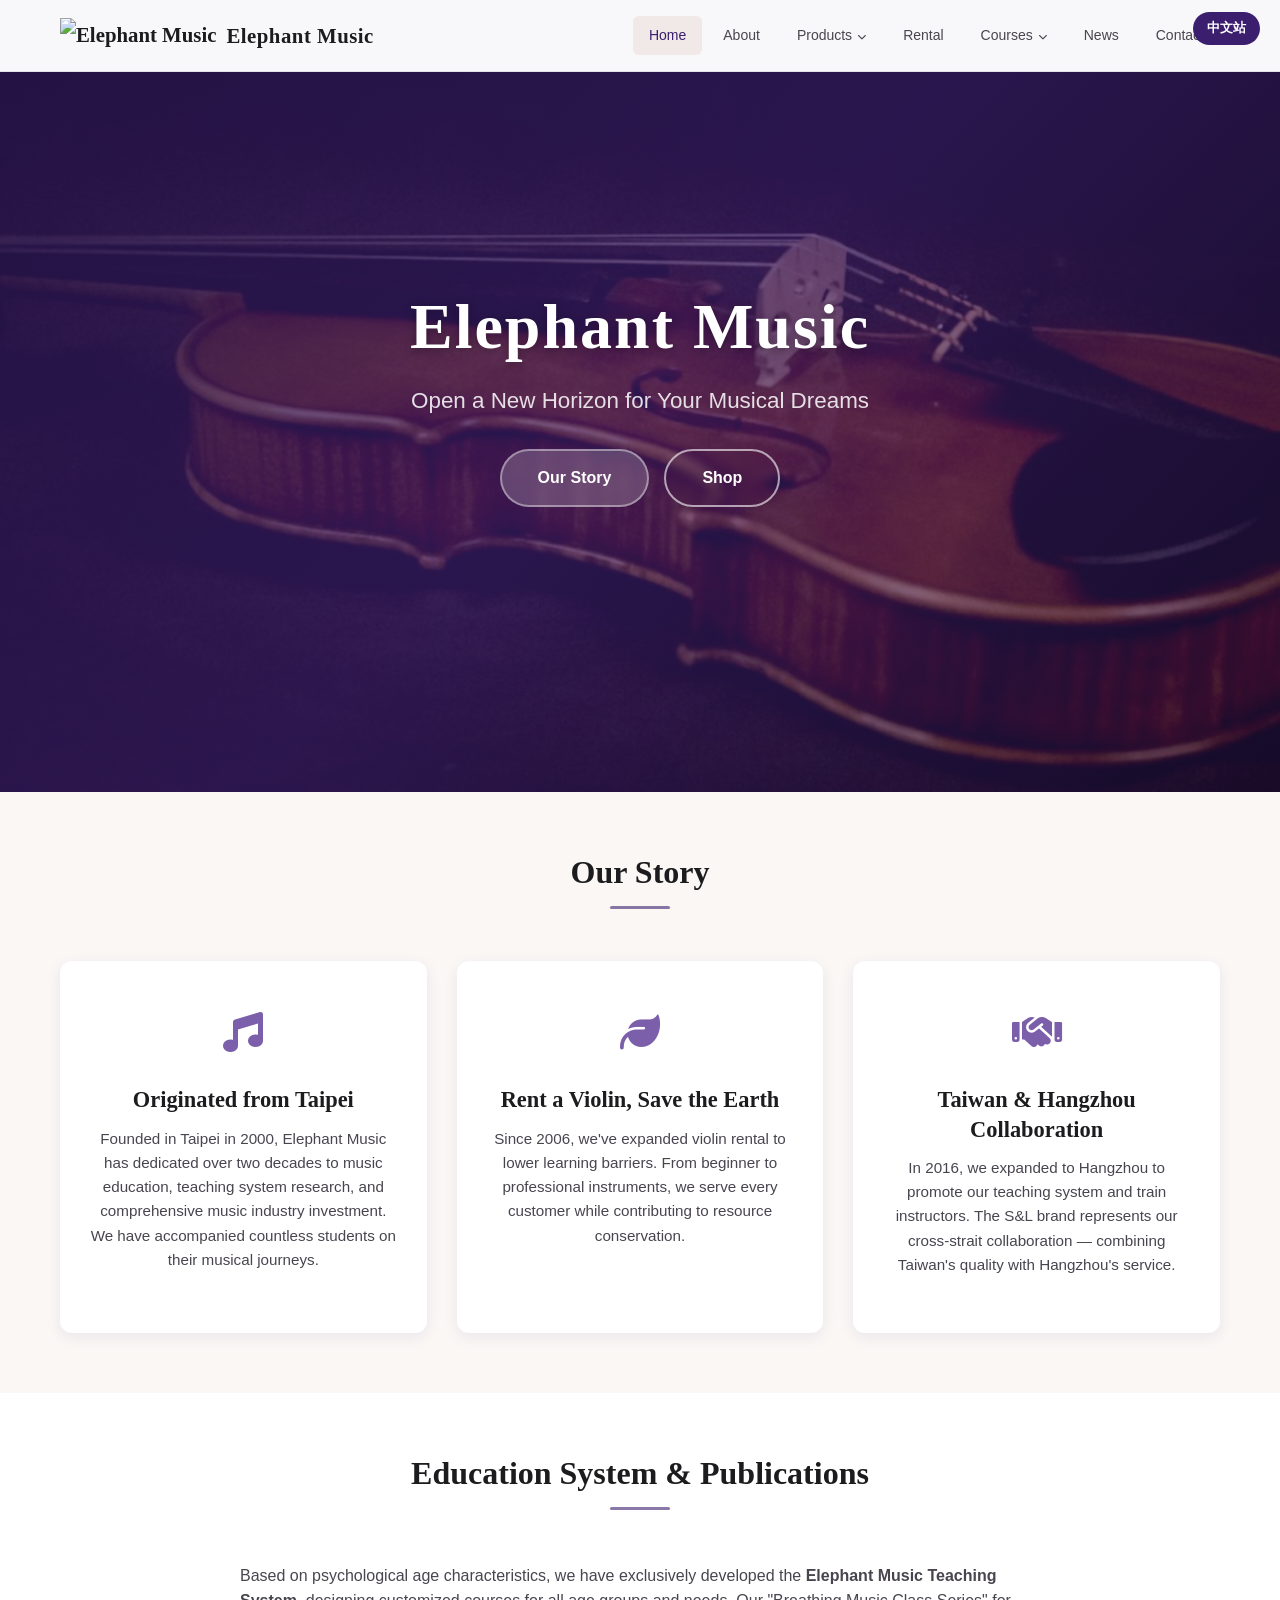
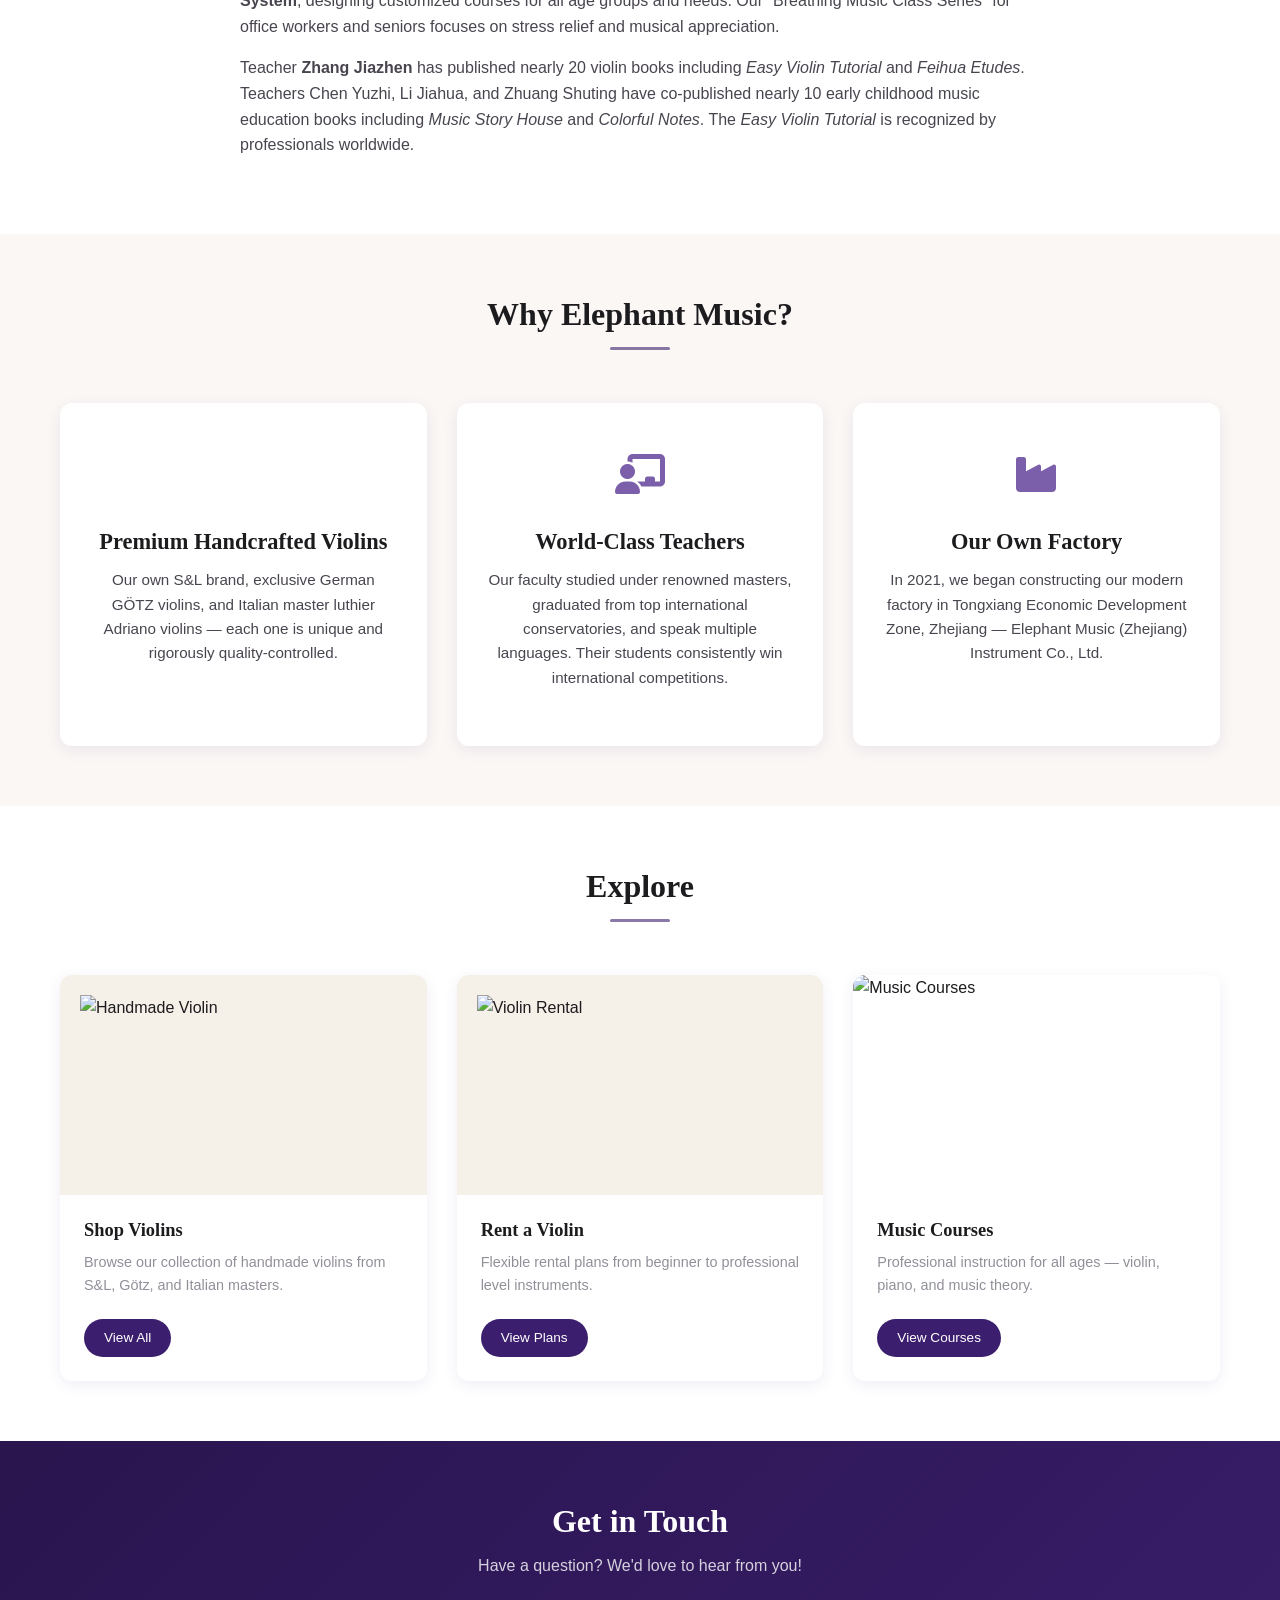
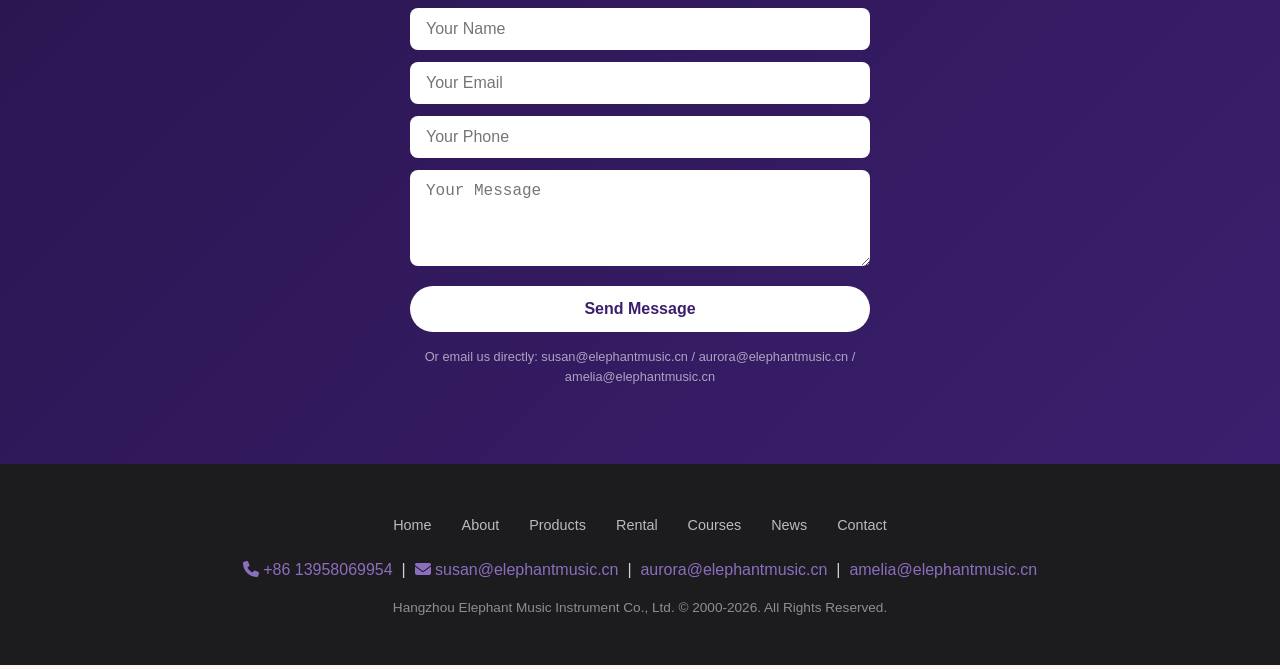
==== index.html @ a97a75a9 "🎵 首次提交 - 大象音乐英文网站" ====
<!DOCTYPE html>
<html lang="en">
<head>
<meta charset="UTF-8">
<meta name="viewport" content="width=device-width,initial-scale=1.0,user-scalable=yes">
<title>Elephant Music — Premium Handcrafted Violins & Piano & Music Education</title>
<meta name="description" content="Elephant Music (Ai Yue Fen): Premium handcrafted violins, exclusive German GÖTZ distributor. Violin & piano lessons in Hangzhou, Taipei. eco-friendly violin rental since 2006.">
<meta name="keywords" content="Elephant Music, 爱乐芬, violin, handmade violin, Germany Gotz, Italian violin, piano, music education, Hangzhou, Taipei, violin lessons, piano lessons, violin rental, Jiaxing, Tongxiang, S&L, Zhang Jiazhen, Le Yi violin method">
<link rel="icon" href="https://user-assets.sxlcdn.com/images/182709/FicR0Wn1bgKwD7T1GrFG16CW3m3k.png?imageMogr2/strip/thumbnail/64x64>/quality/90!/format/png" type="image/x-icon">
<link rel="stylesheet" href="https://cdnjs.cloudflare.com/ajax/libs/font-awesome/6.5.0/css/all.min.css">
<link rel="stylesheet" href="/css/style.css">
    <link rel="canonical" href="https://www.elephantmusic.cn/index.html">

    <!-- Open Graph -->
    <meta property="og:title" content="Elephant Music — Music Education & Fine Instruments Since 2000">
    <meta property="og:description" content="Handcrafted violins, piano sales, violin rental, and professional music education across China and Taiwan.">
    <meta property="og:type" content="website">
    <meta property="og:url" content="https://www.elephantmusic.cn/index.html">
    <meta property="og:image" content="https://user-assets.sxlcdn.com/images/182709/FicR0Wn1bgKwD7T1GrFG16CW3m3k.png">
    <meta property="og:locale" content="en_US">
    
    <!-- Twitter Card -->
    <meta name="twitter:card" content="summary_large_image">
    <meta name="twitter:title" content="Elephant Music — Music Education & Fine Instruments Since 2000">
    <meta name="twitter:description" content="Handcrafted violins, piano sales, violin rental, and professional music education across China and Taiwan.">
    <meta name="twitter:image" content="https://user-assets.sxlcdn.com/images/182709/FicR0Wn1bgKwD7T1GrFG16CW3m3k.png">

    <!-- Structured Data (JSON-LD) -->
    <script type="application/ld+json">
{
  "@context": "https://schema.org",
  "@type": "MusicSchool",
  "name": "Elephant Music (Ai Yue Fen)",
  "alternateName": "爱乐芬音乐",
  "description": "Premium music education and handcrafted instrument company since 2000.",
  "url": "https://www.elephantmusic.cn",
  "logo": "https://user-assets.sxlcdn.com/images/182709/FicR0Wn1bgKwD7T1GrFG16CW3m3k.png",
  "foundingDate": "2000",
  "foundingLocation": "Taipei, Taiwan",
  "areaServed": [
    "Hangzhou",
    "Jiaxing",
    "Taipei",
    "Tongxiang"
  ],
  "brand": {
    "@type": "Brand",
    "name": "S&L Instruments"
  },
  "contactPoint": [
    {
      "@type": "ContactPoint",
      "contactType": "general",
      "telephone": "+86-571-88092786",
      "email": "susan@elephantmusic.cn",
      "availableLanguage": [
        "Chinese",
        "English"
      ]
    },
    {
      "@type": "ContactPoint",
      "contactType": "sales",
      "email": "aurora@elephantmusic.cn"
    },
    {
      "@type": "ContactPoint",
      "contactType": "support",
      "email": "amelia@elephantmusic.cn"
    }
  ],
  "address": {
    "@type": "PostalAddress",
    "streetAddress": "No. 966 Shangtang Road, Gongshu District",
    "addressLocality": "Hangzhou",
    "addressRegion": "Zhejiang",
    "addressCountry": "CN"
  }
}
    </script>

    <script type="application/ld+json">
{
  "@context": "https://schema.org",
  "@type": "FAQPage",
  "mainEntity": [
    {
      "@type": "Question",
      "name": "What instruments do you teach?",
      "acceptedAnswer": {
        "@type": "Answer",
        "text": "We offer professional instruction in violin and piano for all ages, from beginner children to adults. Our curriculum includes the renowned Le Yi Violin Method by Zhang Jiazhen."
      }
    },
    {
      "@type": "Question",
      "name": "Do you offer instrument rental?",
      "acceptedAnswer": {
        "@type": "Answer",
        "text": "Yes! We've been offering eco-friendly violin rental since 2006, reducing the barrier to learning music. Rental options range from student instruments to professional performance violins."
      }
    },
    {
      "@type": "Question",
      "name": "What brands of instruments do you carry?",
      "acceptedAnswer": {
        "@type": "Answer",
        "text": "We carry our own S&L brand violins, exclusive German GÖTZ violins, Italian master luthier Adriano violins, and Petrof pianos from Czech Republic."
      }
    },
    {
      "@type": "Question",
      "name": "Where are your locations?",
      "acceptedAnswer": {
        "@type": "Answer",
        "text": "We have locations in Hangzhou (Gongshu & Xiacheng), Jiaxing (Nanhu), Taipei (City Hall & Tianmu), and our manufacturing facility AYF Music Base in Tongxiang, Zhejiang."
      }
    },
    {
      "@type": "Question",
      "name": "Do you offer online music courses?",
      "acceptedAnswer": {
        "@type": "Answer",
        "text": "Yes, we offer online music courses for students who cannot attend in person, including our popular adult relaxation piano program and virtual violin lessons."
      }
    }
  ]
}
    </script>
</head>
<body>

<!-- Language Switcher -->
<div class="lang-switch"><a href="https://www.elephantmusic.cn">中文站</a></div>

<!-- Navigation -->
<nav id="mainNav">
  <div class="nav-inner">
    <a href="/" class="nav-logo">
      <img src="https://user-assets.sxlcdn.com/images/182709/FicR0Wn1bgKwD7T1GrFG16CW3m3k.png?imageMogr2/strip/auto-orient/thumbnail/!64x64r/gravity/Center/crop/64x64/quality/90!/format/png" alt="Elephant Music">
      <span>Elephant Music</span>
    </a>
    <button class="hamburger" aria-label="Menu"><span></span><span></span><span></span></button>
    <ul class="nav-links">
      <li><a href="/" class="active">Home</a></li>
      <li><a href="/about.html">About</a></li>
      <li class="has-dropdown">
        <a href="/products.html">Products</a>
        <ul class="dropdown-menu">
          <li><a href="/products.html#violins">Violins</a></li>
          <li><a href="/products.html#pianos">Pianos</a></li>
          <li><a href="/products.html#accessories">Accessories</a></li>
        </ul>
      </li>
      <li><a href="/rental.html">Rental</a></li>
      <li class="has-dropdown">
        <a href="/courses.html">Courses</a>
        <ul class="dropdown-menu">
          <li><a href="/course-leyi.html">Zhang Jiazhen Violin Course</a></li>
          <li><a href="/course-violin-beginner.html">Violin for Beginners</a></li>
          <li><a href="/course-children-piano.html">Children's Piano</a></li>
          <li><a href="/course-adult-piano.html">Adult Piano (Stress-Free)</a></li>
          <li><a href="/course-master-class.html">Master Classes</a></li>
          <li><a href="/course-online.html">Online Courses</a></li>
        </ul>
      </li>
      <li><a href="/news.html">News</a></li>
      <li><a href="/contact.html">Contact</a></li>
    </ul>
  </div>
</nav>

<!-- Hero -- single clean background image -->
<section class="hero" id="en-hero">
  <div class="hero-media">
    <img src="/img/hero-bg.jpg" alt="Handcrafted Violin" loading="eager">
  </div>
  <div class="hero-overlay"></div>
  <div class="hero-content">
    <h1>Elephant Music</h1>
    <p class="subtitle">Open a New Horizon for Your Musical Dreams</p>
    <div class="hero-btns">
      <a href="/about.html" class="btn">Our Story</a>
      <a href="/products.html" class="btn btn-ghost">Shop</a>
    </div>
  </div>
</section>

<!-- About Brand -->
<section>
  <div class="container">
    <div class="section-title"><h2>Our Story</h2></div>
    <div class="feature-grid">
      <div class="feature-item">
        <div class="icon"><i class="fas fa-music"></i></div>
        <h3>Originated from Taipei</h3>
        <p>Founded in Taipei in 2000, Elephant Music has dedicated over two decades to music education, teaching system research, and comprehensive music industry investment. We have accompanied countless students on their musical journeys.</p>
      </div>
      <div class="feature-item">
        <div class="icon"><i class="fas fa-leaf"></i></div>
        <h3>Rent a Violin, Save the Earth</h3>
        <p>Since 2006, we've expanded violin rental to lower learning barriers. From beginner to professional instruments, we serve every customer while contributing to resource conservation.</p>
      </div>
      <div class="feature-item">
        <div class="icon"><i class="fas fa-handshake"></i></div>
        <h3>Taiwan &amp; Hangzhou Collaboration</h3>
        <p>In 2016, we expanded to Hangzhou to promote our teaching system and train instructors. The S&L brand represents our cross-strait collaboration — combining Taiwan's quality with Hangzhou's service.</p>
      </div>
    </div>
  </div>
</section>

<!-- Education & Publications -->
<section style="background:var(--bg-white);">
  <div class="container">
    <div class="section-title"><h2>Education System &amp; Publications</h2></div>
    <div class="content-page" style="max-width:800px;padding:0;">
      <p>Based on psychological age characteristics, we have exclusively developed the <strong>Elephant Music Teaching System</strong>, designing customized courses for all age groups and needs. Our "Breathing Music Class Series" for office workers and seniors focuses on stress relief and musical appreciation.</p>
      <p>Teacher <strong>Zhang Jiazhen</strong> has published nearly 20 violin books including <em>Easy Violin Tutorial</em> and <em>Feihua Etudes</em>. Teachers Chen Yuzhi, Li Jiahua, and Zhuang Shuting have co-published nearly 10 early childhood music education books including <em>Music Story House</em> and <em>Colorful Notes</em>. The <em>Easy Violin Tutorial</em> is recognized by professionals worldwide.</p>
    </div>
  </div>
</section>

<!-- Features -->
<section>
  <div class="container">
    <div class="section-title"><h2>Why Elephant Music?</h2></div>
    <div class="feature-grid">
      <div class="feature-item">
        <div class="icon"><i class="fas fa-violin"></i></div>
        <h3>Premium Handcrafted Violins</h3>
        <p>Our own S&L brand, exclusive German GÖTZ violins, and Italian master luthier Adriano violins — each one is unique and rigorously quality-controlled.</p>
      </div>
      <div class="feature-item">
        <div class="icon"><i class="fas fa-chalkboard-teacher"></i></div>
        <h3>World-Class Teachers</h3>
        <p>Our faculty studied under renowned masters, graduated from top international conservatories, and speak multiple languages. Their students consistently win international competitions.</p>
      </div>
      <div class="feature-item">
        <div class="icon"><i class="fas fa-industry"></i></div>
        <h3>Our Own Factory</h3>
        <p>In 2021, we began constructing our modern factory in Tongxiang Economic Development Zone, Zhejiang — Elephant Music (Zhejiang) Instrument Co., Ltd.</p>
      </div>
    </div>
  </div>
</section>

<!-- Quick Links -->
<section style="background:var(--bg-white);">
  <div class="container">
    <div class="section-title"><h2>Explore</h2></div>
    <div class="card-grid">
      <div class="card">
        <img class="card-img" src="https://user-assets.sxlcdn.com/images/182709/FhKxtVmuEITBtaKVGIL2zCm2s7iO.png?imageMogr2/strip/auto-orient/thumbnail/500x1000%3E/quality/90!/format/png" alt="Handmade Violin" style="object-fit:contain;background:#f5f0e8;padding:20px;">
        <div class="card-body">
          <h3>Shop Violins</h3>
          <p>Browse our collection of handmade violins from S&L, Götz, and Italian masters.</p>
          <a href="/products.html#violins" class="btn-sm">View All</a>
        </div>
      </div>
      <div class="card">
        <img class="card-img" src="https://user-assets.sxlcdn.com/images/182709/FmS6JUgIbIhkDTRUlsHV1Gz6B2e1.jpg?imageMogr2/strip/auto-orient/thumbnail/500x1000%3E/quality/90!/interlace/1/format/jpg" alt="Violin Rental" style="object-fit:contain;background:#f5f0e8;padding:20px;">
        <div class="card-body">
          <h3>Rent a Violin</h3>
          <p>Flexible rental plans from beginner to professional level instruments.</p>
          <a href="/rental.html" class="btn-sm">View Plans</a>
        </div>
      </div>
      <div class="card">
        <img class="card-img" src="https://user-assets.sxlcdn.com/images/182709/Fu2O599R1jcs9LaTYhP6RPq3KK5F.jpeg?imageMogr2/strip/auto-orient/thumbnail/1200x9000%3E/interlace/1/format/jpg" alt="Music Courses" style="object-fit:cover;">
        <div class="card-body">
          <h3>Music Courses</h3>
          <p>Professional instruction for all ages — violin, piano, and music theory.</p>
          <a href="/courses.html" class="btn-sm">View Courses</a>
        </div>
      </div>
    </div>
  </div>
</section>

<!-- Contact Form Section -->
<section style="background:linear-gradient(135deg,#2A154F,#3B1F6E);color:#fff;padding:60px 20px;text-align:center;">
  <div class="container" style="max-width:500px;">
    <h2 style="color:#fff;margin-bottom:10px;">Get in Touch</h2>
    <p style="color:rgba(255,255,255,0.8);margin-bottom:30px;">Have a question? We'd love to hear from you!</p>
    <form action="mailto:susan@elephantmusic.cn" method="post" enctype="text/plain" style="text-align:left;">
      <input type="text" name="name" placeholder="Your Name" required style="width:100%;padding:12px 16px;border-radius:8px;border:none;margin-bottom:12px;font-size:1rem;">
      <input type="email" name="email" placeholder="Your Email" style="width:100%;padding:12px 16px;border-radius:8px;border:none;margin-bottom:12px;font-size:1rem;">
      <input type="tel" name="phone" placeholder="Your Phone" style="width:100%;padding:12px 16px;border-radius:8px;border:none;margin-bottom:12px;font-size:1rem;">
      <textarea name="message" rows="4" placeholder="Your Message" required style="width:100%;padding:12px 16px;border-radius:8px;border:none;margin-bottom:12px;font-size:1rem;resize:vertical;"></textarea>
      <button type="submit" style="width:100%;padding:14px;background:#fff;color:#3B1F6E;font-weight:700;border:none;border-radius:30px;font-size:1rem;cursor:pointer;">Send Message</button>
    </form>
    <p style="color:rgba(255,255,255,0.6);font-size:0.8rem;margin-top:15px;">Or email us directly: susan@elephantmusic.cn / aurora@elephantmusic.cn / amelia@elephantmusic.cn</p>
  </div>
</section>

<footer>
  <div class="container">
    <div class="footer-links">
      <a href="/">Home</a>
      <a href="/about.html">About</a>
      <a href="/products.html">Products</a>
      <a href="/rental.html">Rental</a>
      <a href="/courses.html">Courses</a>
      <a href="/news.html">News</a>
      <a href="/contact.html">Contact</a>
    </div>
    <div class="contact-info" style="margin-bottom:15px;">
      <a href="tel:13958069954"><i class="fas fa-phone"></i> +86 13958069954</a> &nbsp;|&nbsp;
      <a href="mailto:susan@elephantmusic.cn"><i class="fas fa-envelope"></i> susan@elephantmusic.cn</a> &nbsp;|&nbsp;
      <a href="mailto:aurora@elephantmusic.cn">aurora@elephantmusic.cn</a> &nbsp;|&nbsp;
      <a href="mailto:amelia@elephantmusic.cn">amelia@elephantmusic.cn</a>
    </div>
    <p class="copyright">Hangzhou Elephant Music Instrument Co., Ltd. &copy; 2000-2026. All Rights Reserved.</p>
  </div>
</footer>

<button id="back-to-top" aria-label="Back to Top"><i class="fas fa-chevron-up"></i></button>
<script src="/js/main.js"></script>

  <!-- Navbar scroll glassmorphism effect -->
  <script>
  (function(){
    var nav = document.getElementById('mainNav');
    if (!nav) return;
    var ticking = false;
    function updateNav() {
      var sy = window.pageYOffset || document.documentElement.scrollTop;
      if (sy > 50) {
        nav.classList.add('scrolled');
      } else {
        nav.classList.remove('scrolled');
      }
      ticking = false;
    }
    window.addEventListener('scroll', function() {
      if (!ticking) {
        requestAnimationFrame(updateNav);
        ticking = true;
      }
    }, { passive: true });
    updateNav();
  })();
  </script>
</body>
</html>
---- css/style.css ----
/* ============================================
   Elephant Music (English) - Global Styles
   ============================================ */

:root {
  --primary: #3B1F6E;
  --primary-dark: #2A154F;
  --primary-light: #7C5FAA;
  --bg-cream: #FAF7F5;
  --bg-white: #FFFFFF;
  --text-dark: #1C1B1E;
  --text-mid: #49454F;
  --text-light: #938F99;
  --border: #E6E0E9;
  --gold: #C9A96E;
  --gold-light: #E8D5F5;
  --accent: #8B6FBF;
  --shadow: rgba(59, 31, 110, 0.08);
  --font-heading: 'Georgia', 'Times New Roman', serif;
  --font-body: -apple-system, BlinkMacSystemFont, 'Segoe UI', Roboto, 'Helvetica Neue', Arial, sans-serif;
  --max-width: 1200px;
  --nav-height: 72px;
}

* { margin: 0; padding: 0; box-sizing: border-box; }

html { scroll-behavior: smooth; }

body {
  font-family: var(--font-body);
  color: var(--text-dark);
  background: var(--bg-cream);
  line-height: 1.6;
  font-size: 16px;
  -webkit-font-smoothing: antialiased;
}

h1, h2, h3, h4, h5, h6 {
  font-family: var(--font-heading);
  color: var(--text-dark);
  line-height: 1.3;
}

h1 { font-size: 2.5rem; margin-bottom: 1rem; }
h2 { font-size: 2rem; margin-bottom: 0.8rem; }
h3 { font-size: 1.4rem; margin-bottom: 0.6rem; }
h4 { font-size: 1.1rem; margin-bottom: 0.4rem; }

p { margin-bottom: 1rem; color: var(--text-mid); }

a { color: var(--primary); text-decoration: none; transition: color 0.2s; }
a:hover { color: var(--primary-dark); }

img { max-width: 100%; height: auto; display: block; }

.container {
  max-width: var(--max-width);
  margin: 0 auto;
  padding: 0 20px;
}

section { padding: 60px 0; }

.section-title {
  text-align: center;
  margin-bottom: 40px;
}
.section-title h2 {
  position: relative;
  display: inline-block;
  padding-bottom: 15px;
}
.section-title h2::after {
  content: '';
  position: absolute;
  bottom: 0;
  left: 50%;
  transform: translateX(-50%);
  width: 60px;
  height: 3px;
  background: var(--primary);
  border-radius: 2px;
  opacity: 0.6;
}

/* ===== Language Switcher ===== */
.lang-switch {
  position: fixed;
  top: 12px;
  right: 20px;
  z-index: 1001;
}
.lang-switch a {
  display: inline-block;
  background: var(--primary);
  color: #fff;
  padding: 6px 14px;
  border-radius: 20px;
  font-size: 13px;
  font-weight: 600;
  transition: background 0.2s;
}
.lang-switch a:hover { background: var(--primary-dark); color: #fff; }

.cat-header h2 { color: var(--primary); }
.cat-header h2 i { color: var(--primary-light); }

/* ===== Navigation ===== */
nav {
  position: fixed;
  top: 0;
  left: 0;
  right: 0;
  height: var(--nav-height);
  background: rgba(255,255,255,0.97);
  backdrop-filter: blur(10px);
  border-bottom: 1px solid var(--border);
  z-index: 1000;
  transition: box-shadow 0.3s;
}
nav.scrolled { box-shadow: 0 2px 20px var(--shadow); }

.nav-inner {
  max-width: var(--max-width);
  margin: 0 auto;
  padding: 0 20px;
  height: 100%;
  display: flex;
  align-items: center;
  justify-content: space-between;
}

.nav-logo {
  display: flex;
  align-items: center;
  gap: 10px;
  font-family: var(--font-heading);
  font-size: 1.3rem;
  font-weight: 700;
  color: var(--text-dark);
}
.nav-logo img { height: 36px; width: auto; }
.nav-logo span { letter-spacing: 0.5px; }

.nav-links {
  display: flex;
  align-items: center;
  gap: 5px;
  list-style: none;
  height: 100%;
}

.nav-links > li {
  position: relative;
  height: 100%;
  display: flex;
  align-items: center;
}

.nav-links > li > a {
  padding: 8px 16px;
  color: var(--text-mid);
  font-size: 14px;
  font-weight: 500;
  border-radius: 6px;
  transition: all 0.2s;
  white-space: nowrap;
}

.nav-links > li > a:hover,
.nav-links > li > a.active {
  color: var(--primary);
  background: rgba(139, 69, 19, 0.08);
}

/* Dropdown */
.nav-links .dropdown-menu {
  position: absolute;
  top: 100%;
  left: 0;
  background: var(--bg-white);
  border: 1px solid var(--border);
  border-radius: 8px;
  box-shadow: 0 8px 30px var(--shadow);
  min-width: 220px;
  padding: 8px 0;
  opacity: 0;
  visibility: hidden;
  transform: translateY(8px);
  transition: all 0.25s ease;
  z-index: 100;
}
.nav-links li:hover .dropdown-menu {
  opacity: 1;
  visibility: visible;
  transform: translateY(0);
}
.dropdown-menu li { list-style: none; }
.dropdown-menu a {
  display: block;
  padding: 10px 20px;
  color: var(--text-mid);
  font-size: 14px;
  transition: all 0.15s;
}
.dropdown-menu a:hover {
  background: rgba(139, 69, 19, 0.06);
  color: var(--primary);
  padding-left: 24px;
}
.dropdown-menu .dropdown-divider {
  height: 1px;
  background: var(--border);
  margin: 6px 10px;
}

.has-dropdown > a::after {
  content: '\f078';
  font-family: 'Font Awesome 6 Free';
  font-weight: 900;
  font-size: 9px;
  margin-left: 5px;
  display: inline-block;
  transition: transform 0.2s;
}
.has-dropdown:hover > a::after {
  transform: rotate(180deg);
}

/* Hamburger */
.hamburger {
  display: none;
  flex-direction: column;
  gap: 5px;
  cursor: pointer;
  padding: 5px;
  background: none;
  border: none;
}
.hamburger span {
  display: block;
  width: 26px;
  height: 2.5px;
  background: var(--text-dark);
  border-radius: 2px;
  transition: all 0.3s;
}
.hamburger.active span:nth-child(1) { transform: rotate(45deg) translate(5px, 5px); }
.hamburger.active span:nth-child(2) { opacity: 0; }
.hamburger.active span:nth-child(3) { transform: rotate(-45deg) translate(5px, -5px); }

/* ===== Hero Section ===== */
.hero {
  position: relative;
  height: 88vh;
  min-height: 500px;
  display: flex;
  align-items: center;
  justify-content: center;
  overflow: hidden;
  color: #fff;
}
.hero-media {
  position: absolute; inset: 0; z-index: 0;
}
.hero-media img {
  width: 100%; height: 100%;
  object-fit: cover;
}
.hero-overlay {
  position: absolute; inset: 0;
  background: linear-gradient(135deg, rgba(42,21,79,0.85) 0%, rgba(59,31,110,0.7) 50%, rgba(42,21,79,0.5) 100%);
  z-index: 1;
}
.hero-content {
  position: relative; z-index: 2;
  text-align: center;
  padding: 0 20px;
  max-width: 800px;
}
.hero h1 {
  font-size: clamp(2.5rem, 6vw, 4rem);
  color: #fff;
  font-weight: 600;
  letter-spacing: 2px;
  margin-bottom: 15px;
  text-shadow: 0 2px 10px rgba(0,0,0,0.3);
}
.hero .subtitle {
  font-size: clamp(1rem, 2vw, 1.4rem);
  color: rgba(255,255,255,0.85);
  margin-bottom: 30px;
  font-weight: 300;
}
.hero .btn {
  display: inline-block;
  padding: 14px 36px;
  background: rgba(255,255,255,0.2);
  color: #fff;
  font-weight: 600;
  font-size: 1rem;
  border-radius: 30px;
  transition: all 0.3s;
  border: 2px solid rgba(255,255,255,0.4);
  cursor: pointer;
  backdrop-filter: blur(4px);
}
.hero .btn:hover {
  background: rgba(255,255,255,0.3);
  transform: translateY(-2px);
  box-shadow: 0 6px 25px rgba(124, 58, 237, 0.3);
}
.hero .btn-ghost {
  background: transparent;
  border: 2px solid rgba(255,255,255,0.6);
}
.hero .btn-ghost:hover {
  border-color: #fff;
  background: rgba(255,255,255,0.1);
}
.hero .hero-btns {
  display: flex;
  gap: 15px;
  justify-content: center;
  flex-wrap: wrap;
}
@media(max-width:768px){
  .hero { height: 70vh; min-height: 400px; }
}

/* ===== Cards ===== */
.card-grid {
  display: grid;
  grid-template-columns: repeat(auto-fill, minmax(280px, 1fr));
  gap: 30px;
}

.card {
  background: var(--bg-white);
  border-radius: 12px;
  overflow: hidden;
  box-shadow: 0 4px 15px var(--shadow);
  transition: transform 0.3s, box-shadow 0.3s;
}
.card:hover {
  transform: translateY(-5px);
  box-shadow: 0 8px 30px var(--shadow);
}
.card-img { width: 100%; height: 220px; object-fit: cover; }
.card-body { padding: 24px; }
.card-body h3 { font-size: 1.15rem; margin-bottom: 8px; }
.card-body p { font-size: 0.9rem; color: var(--text-light); margin-bottom: 12px; }
.card-body .price { font-size: 1.3rem; font-weight: 700; color: var(--primary); }
.card-body .price-sub { font-size: 0.85rem; color: var(--text-light); }
.card-body .btn-sm {
  display: inline-block;
  padding: 8px 20px;
  background: var(--primary);
  color: #fff;
  border-radius: 20px;
  font-size: 0.85rem;
  margin-top: 10px;
  transition: background 0.2s;
}
.card-body .btn-sm:hover { background: var(--primary-dark); color: #fff; }

.product-card .info .price { color: var(--primary); }

/* ===== Rental Table ===== */
.table-wrap { overflow-x: auto; }
.rental-table {
  width: 100%;
  border-collapse: collapse;
  background: var(--bg-white);
  border-radius: 12px;
  overflow: hidden;
  box-shadow: 0 4px 15px var(--shadow);
}
.rental-table th {
  background: var(--primary);
  color: #fff;
  padding: 14px 16px;
  text-align: left;
  font-weight: 600;
  font-size: 0.9rem;
}
.rental-table td {
  padding: 12px 16px;
  border-bottom: 1px solid var(--border);
  font-size: 0.9rem;
}
.rental-table tr:last-child td { border-bottom: none; }
.rental-table tr:hover td { background: rgba(139, 69, 19, 0.04); }
.rental-table .model-name { font-weight: 600; }

/* ===== About / Feature Sections ===== */
.feature-grid {
  display: grid;
  grid-template-columns: repeat(auto-fit, minmax(300px, 1fr));
  gap: 30px;
}
.feature-item {
  background: var(--bg-white);
  padding: 40px 30px;
  border-radius: 12px;
  box-shadow: 0 4px 15px var(--shadow);
  text-align: center;
  transition: transform 0.3s;
}
.feature-item:hover { transform: translateY(-3px); }
.feature-item .icon {
  font-size: 2.5rem;
  color: var(--primary-light);
  margin-bottom: 20px;
}
.feature-item h3 { margin-bottom: 12px; }
.feature-item p { font-size: 0.95rem; color: var(--text-mid); }

/* ===== Contact ===== */
.contact-grid {
  display: grid;
  grid-template-columns: repeat(auto-fit, minmax(300px, 1fr));
  gap: 25px;
}
.contact-card {
  background: var(--bg-white);
  padding: 30px;
  border-radius: 12px;
  box-shadow: 0 4px 15px var(--shadow);
}
.contact-card h3 { color: var(--primary); margin-bottom: 8px; font-size: 1.1rem; }
.contact-card .addr { color: var(--text-mid); margin-bottom: 4px; }
.contact-card .phone { color: var(--text-dark); font-weight: 500; }

/* ===== Page Banner ===== */
.page-banner {
  padding: 120px 20px 60px;
  text-align: center;
  background: linear-gradient(135deg, #2A154F 0%, #3B1F6E 50%, #4A2982 100%);
  color: #fff;
}
.page-banner h1 { color: #fff; margin-bottom: 8px; }
.page-banner p { color: rgba(255,255,255,0.8); font-size: 1.1rem; }

/* ===== Product Grid ===== */
.product-grid {
  display: grid;
  grid-template-columns: repeat(auto-fill, minmax(250px, 1fr));
  gap: 25px;
}

.product-card {
  background: var(--bg-white);
  border-radius: 12px;
  overflow: hidden;
  box-shadow: 0 4px 15px var(--shadow);
  transition: transform 0.3s;
}
.product-card:hover { transform: translateY(-4px); }
.product-card img {
  width: 100%;
  height: 200px;
  object-fit: cover;
}
.product-card .info { padding: 20px; }
.product-card .info h3 { font-size: 1rem; margin-bottom: 6px; }
.product-card .info .price { font-weight: 700; color: var(--primary); font-size: 1.2rem; }
.product-card .info .cat { font-size: 0.8rem; color: var(--text-light); margin-bottom: 8px; }

/* ===== FAQ / Content pages ===== */
.content-page {
  max-width: 800px;
  margin: 0 auto;
  padding: 40px 20px;
}
.content-page h2 { margin-top: 40px; }
.content-page p, .content-page ul { margin-bottom: 1rem; }
.content-page ul { padding-left: 20px; }
.content-page ul li { margin-bottom: 0.5rem; color: var(--text-mid); }

/* ===== Footer ===== */
footer {
  background: var(--text-dark);
  color: rgba(255,255,255,0.8);
  text-align: center;
  padding: 50px 20px 30px;
}
footer .footer-links {
  display: flex;
  justify-content: center;
  gap: 30px;
  flex-wrap: wrap;
  margin-bottom: 20px;
}
footer .footer-links a { color: rgba(255,255,255,0.7); font-size: 0.9rem; }
footer .footer-links a:hover { color: var(--primary-light); }
footer .copyright { font-size: 0.85rem; color: rgba(255,255,255,0.5); }
footer .contact-info a { color: var(--accent); }

/* ===== Back to Top ===== */
#back-to-top {
  position: fixed;
  bottom: 30px;
  right: 30px;
  width: 44px;
  height: 44px;
  border-radius: 50%;
  background: var(--primary);
  color: #fff;
  border: none;
  font-size: 1.1rem;
  cursor: pointer;
  opacity: 0;
  visibility: hidden;
  transition: all 0.3s;
  z-index: 999;
  box-shadow: 0 4px 15px rgba(0,0,0,0.2);
}
#back-to-top.show { opacity: 1; visibility: visible; }
#back-to-top:hover { background: var(--primary-dark); transform: translateY(-3px); }

/* ===== Responsive ===== */
@media (max-width: 992px) {
  .nav-links { display: none; }
  .hamburger { display: flex; }

  .nav-links.mobile-open {
    display: flex;
    flex-direction: column;
    position: absolute;
    top: var(--nav-height);
    left: 0;
    right: 0;
    background: var(--bg-white);
    border-bottom: 2px solid var(--border);
    padding: 15px 20px;
    gap: 0;
    height: auto;
    box-shadow: 0 10px 30px var(--shadow);
  }
  .nav-links.mobile-open > li {
    height: auto;
    display: block;
  }
  .nav-links.mobile-open > li > a {
    display: block;
    padding: 12px 16px;
    border-radius: 6px;
  }
  .nav-links.mobile-open .dropdown-menu {
    position: static;
    opacity: 1;
    visibility: visible;
    transform: none;
    box-shadow: none;
    border: none;
    padding-left: 16px;
    display: none;
  }
  .nav-links.mobile-open .has-dropdown.open .dropdown-menu {
    display: block;
  }
  .nav-links.mobile-open .has-dropdown > a::after { float: right; }

  .lang-switch { top: 14px; right: 70px; }
  .lang-switch a { padding: 4px 10px; font-size: 12px; }
}

@media (max-width: 576px) {
  section { padding: 40px 0; }
  h1 { font-size: 2rem; }
  h2 { font-size: 1.5rem; }
  .hero .hero-content h1 { font-size: 2rem; }
  .card-grid, .product-grid { grid-template-columns: 1fr; }
}

/* ============================================


/* ===== ENHANCED: Navbar scroll glassmorphism ===== */
#mainNav {
  transition: background 0.3s ease, box-shadow 0.3s ease, backdrop-filter 0.3s ease;
}
#mainNav.scrolled {
  background: rgba(255, 255, 255, 0.92) !important;
  backdrop-filter: blur(16px) !important;
  -webkit-backdrop-filter: blur(16px) !important;
  box-shadow: 0 2px 20px rgba(59, 31, 110, 0.08) !important;
  border-bottom: 1px solid var(--border) !important;
}

/* ===== ENHANCED: Card hover micro-interactions ===== */
.feature-item, .card {
  transition: transform 0.3s ease, box-shadow 0.3s ease, border-color 0.3s ease;
}
.feature-item:hover, .card:hover {
  transform: translateY(-4px);
  box-shadow: 0 12px 30px var(--shadow);
  border-color: var(--gold) !important;
}

.contact-card {
  transition: transform 0.3s ease, box-shadow 0.3s ease;
}
.contact-card:hover {
  transform: translateY(-3px);
  box-shadow: 0 8px 25px var(--shadow);
}

/* ===== ENHANCED: Button micro hover ===== */
.btn, .btn-sm {
  transition: transform 0.25s ease, box-shadow 0.25s ease, background 0.25s ease !important;
}
.btn:hover, .btn-sm:hover {
  transform: translateY(-2px);
}

/* ===== ENHANCED: Section fade-in on viewport ===== */
section {
  animation: sectionFadeIn 0.6s ease forwards;
  opacity: 0;
}
@keyframes sectionFadeIn {
  from { opacity: 0; transform: translateY(20px); }
  to { opacity: 1; transform: translateY(0); }
}
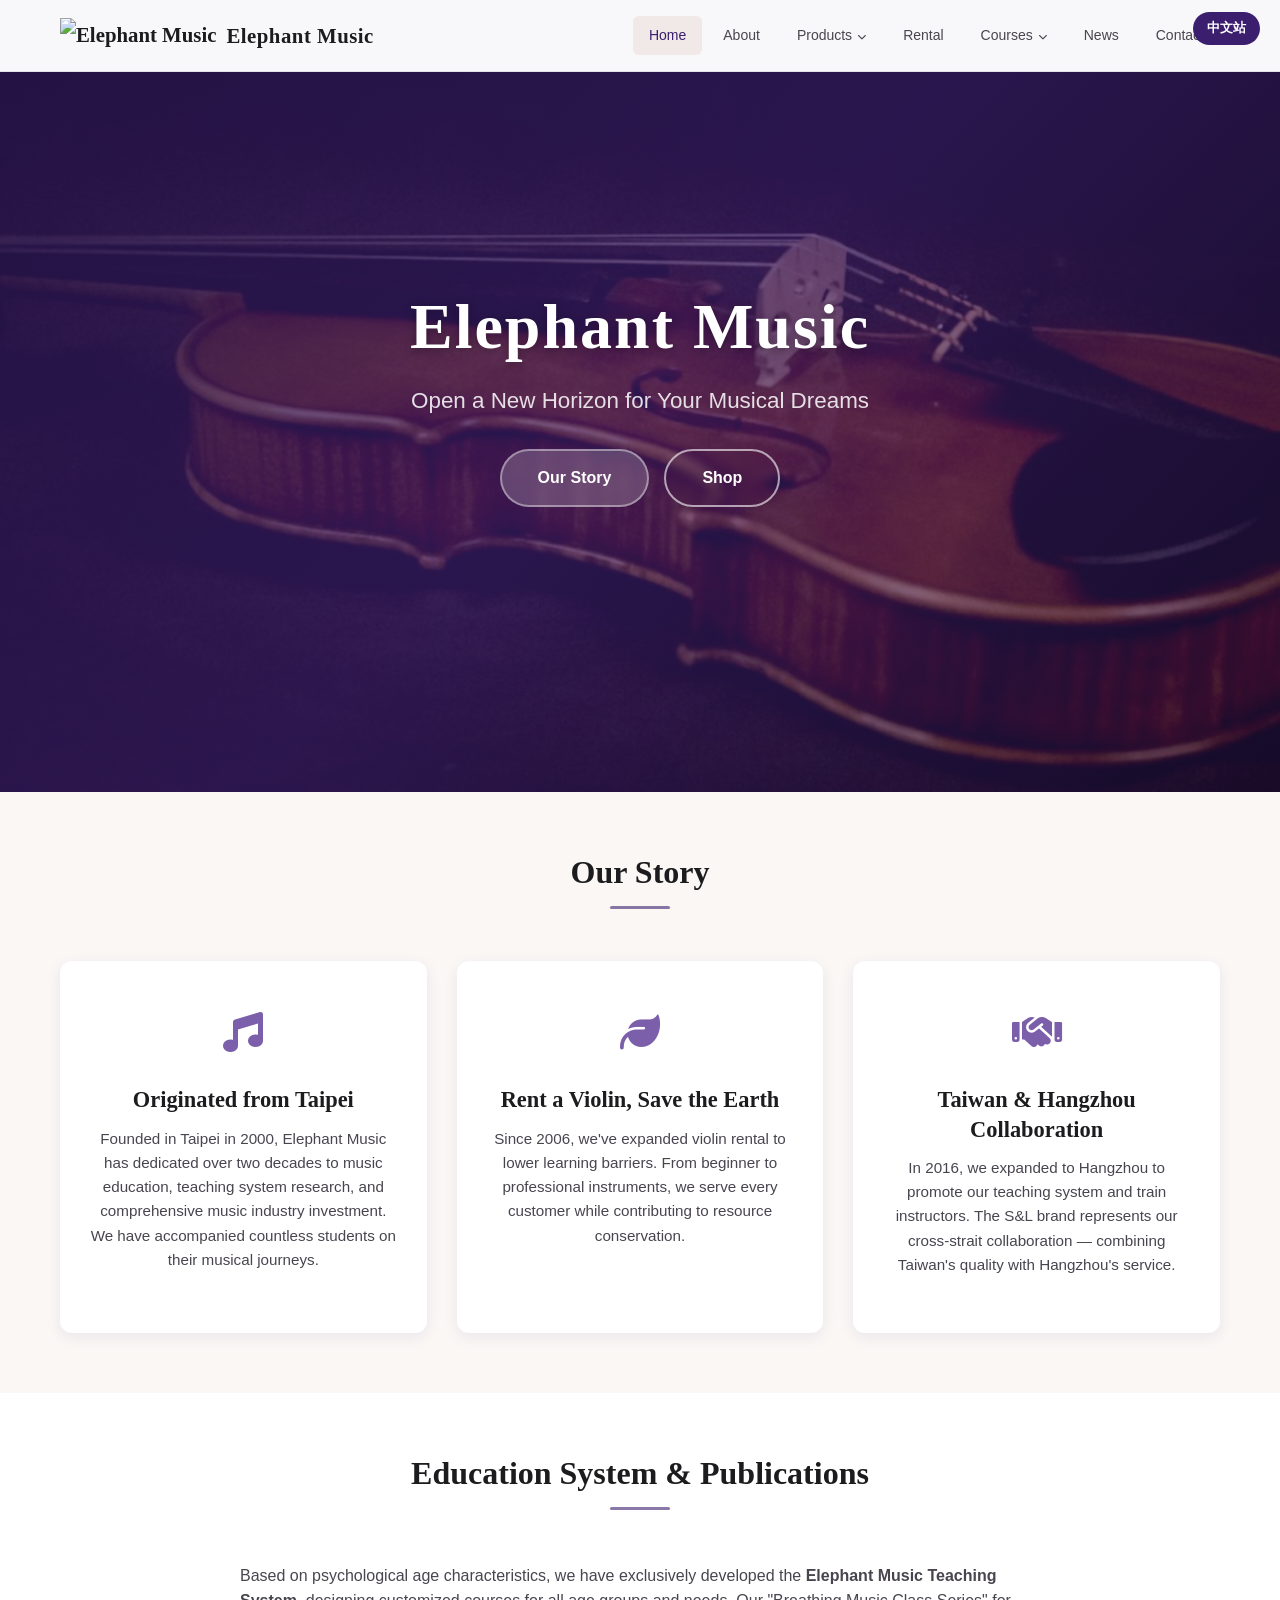
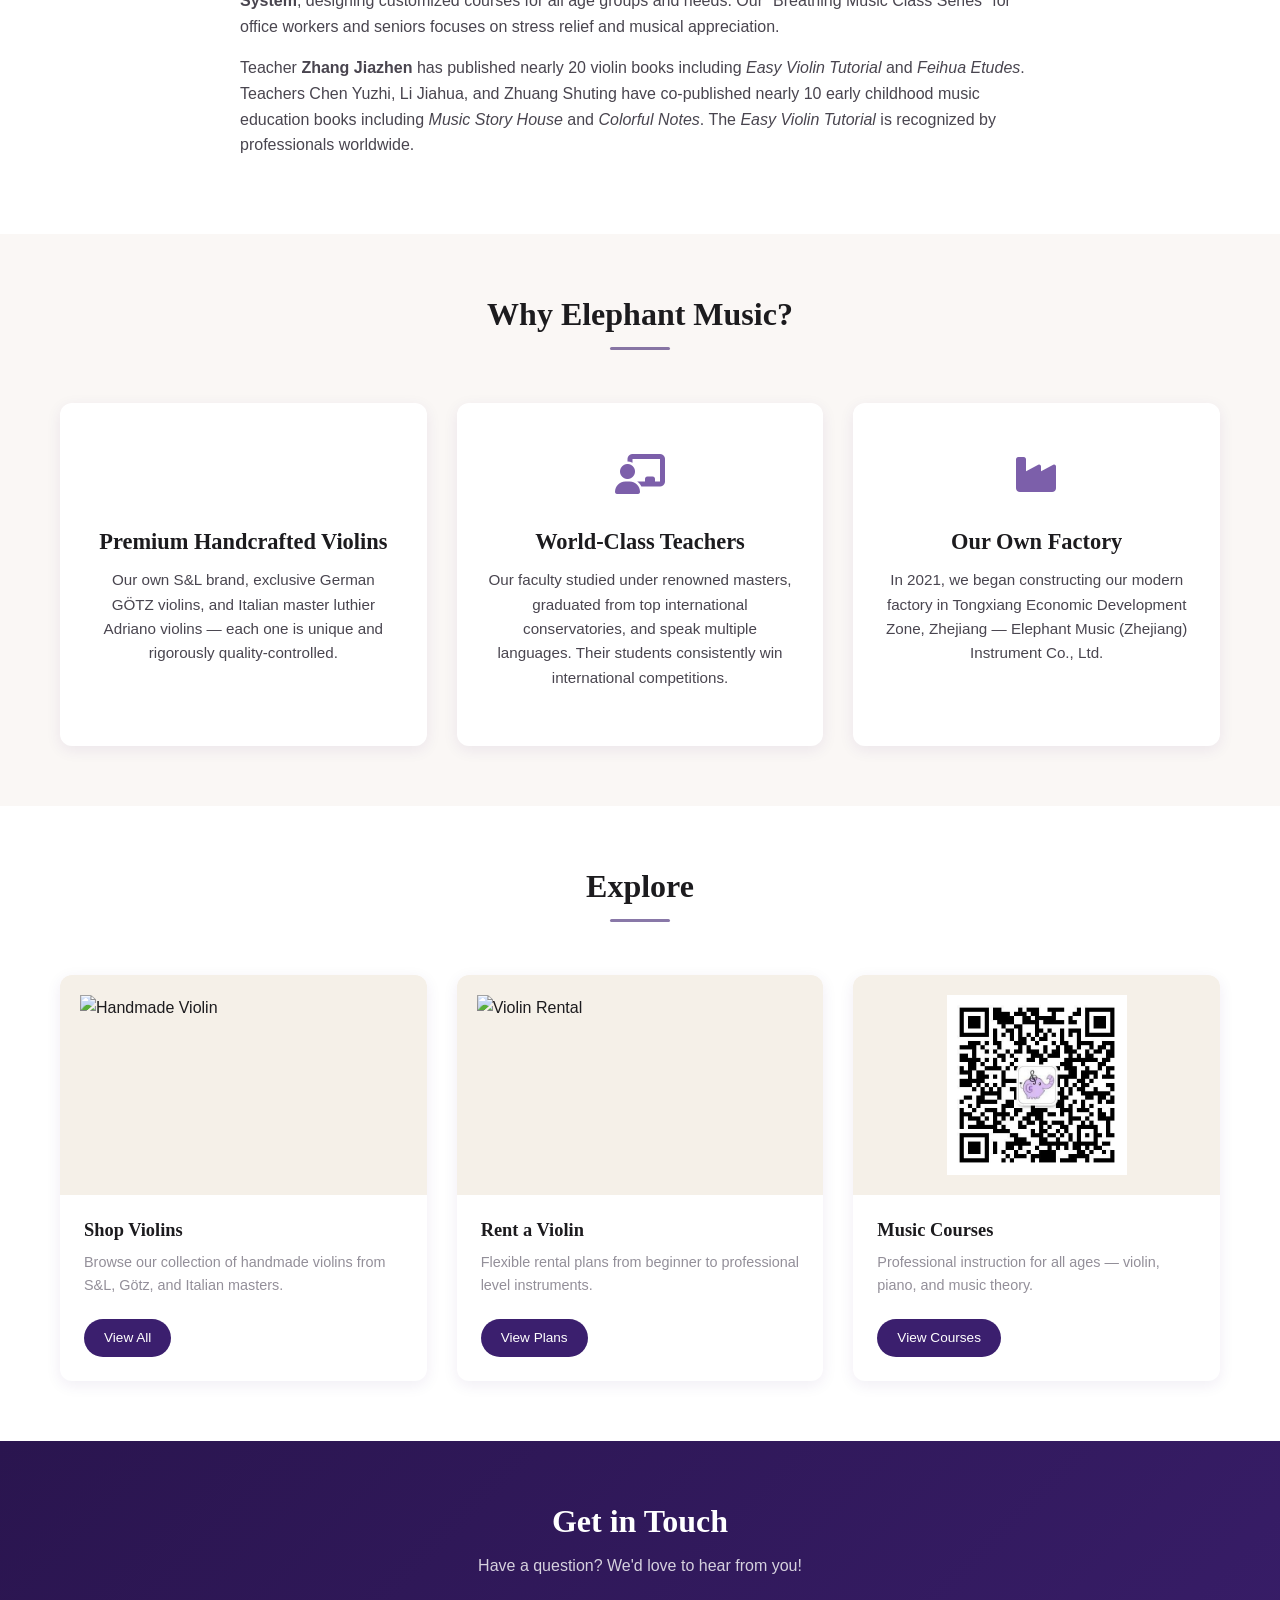
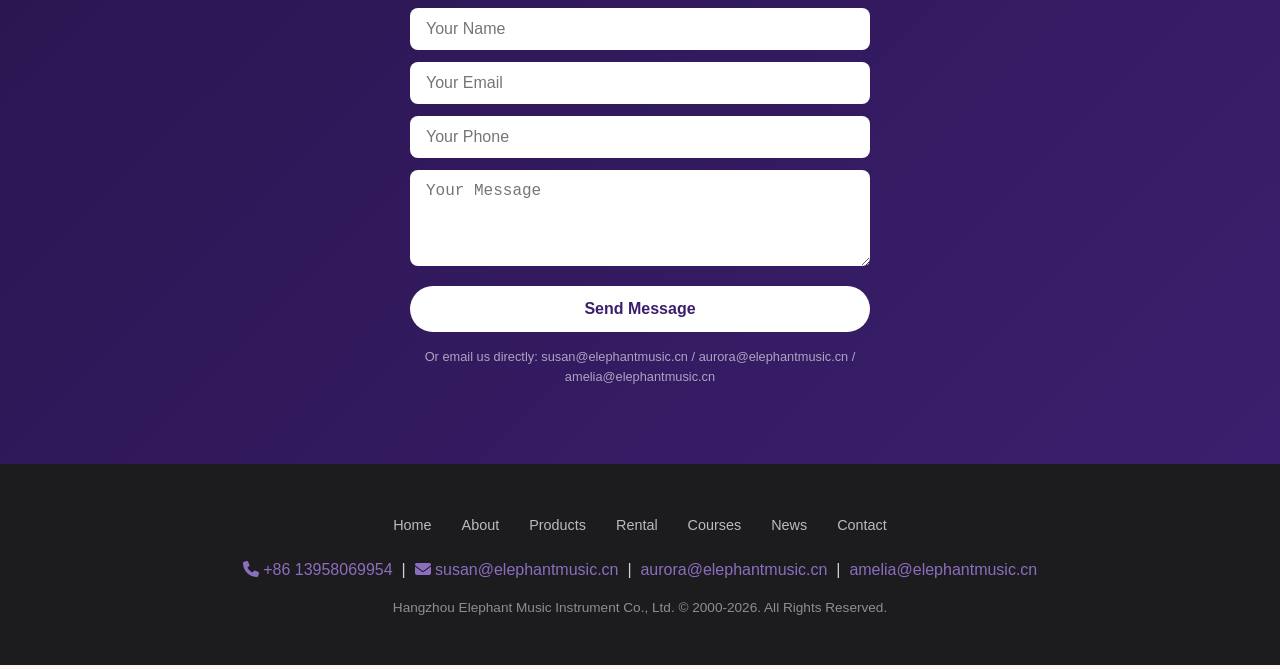
==== commit ce86cbd1: "fix: replace Music Courses card image with square QR code" ====
--- a/index.html
+++ b/index.html
@@ -267,7 +267,7 @@
         </div>
       </div>
       <div class="card">
-        <img class="card-img" src="https://user-assets.sxlcdn.com/images/182709/Fu2O599R1jcs9LaTYhP6RPq3KK5F.jpeg?imageMogr2/strip/auto-orient/thumbnail/1200x9000%3E/interlace/1/format/jpg" alt="Music Courses" style="object-fit:cover;">
+        <img class="card-img" src="/img/qr-course.jpg" alt="Scan for Music Courses" style="object-fit:contain;background:#f5f0e8;padding:20px;">
         <div class="card-body">
           <h3>Music Courses</h3>
           <p>Professional instruction for all ages — violin, piano, and music theory.</p>
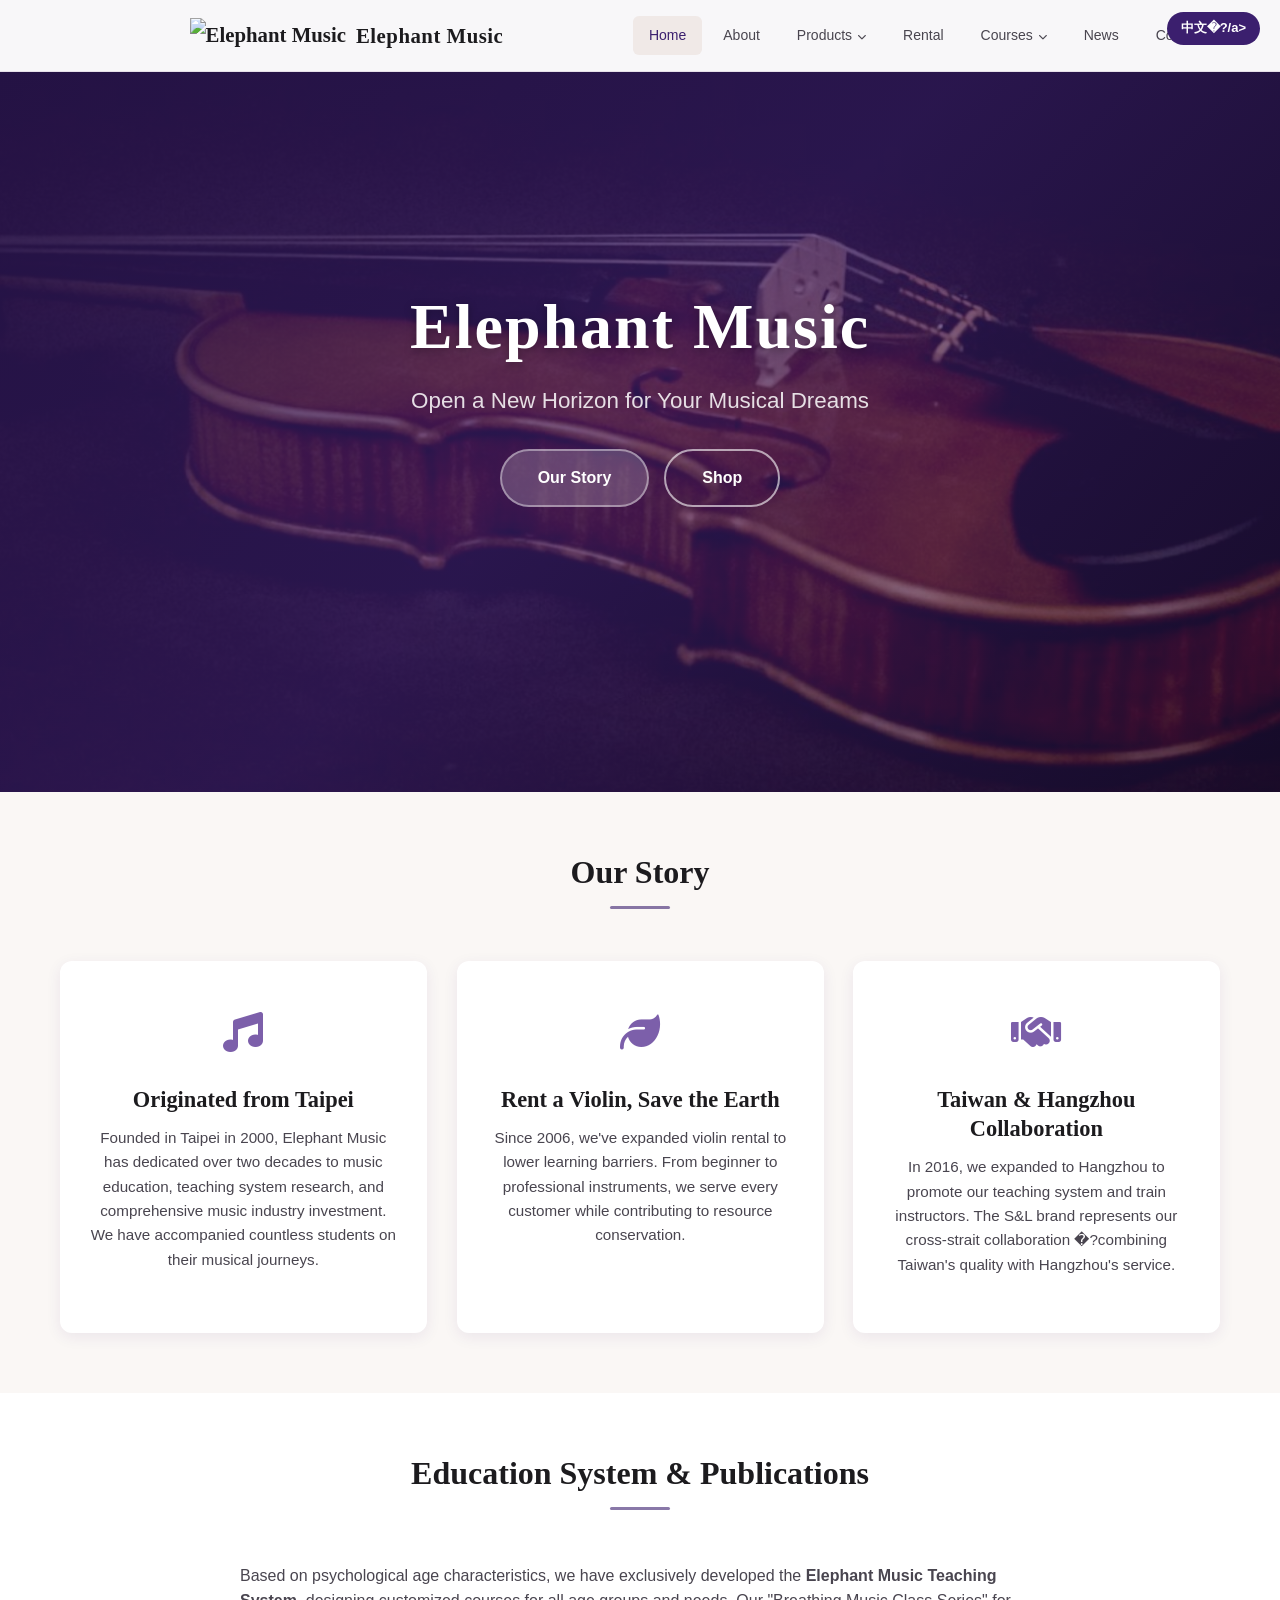
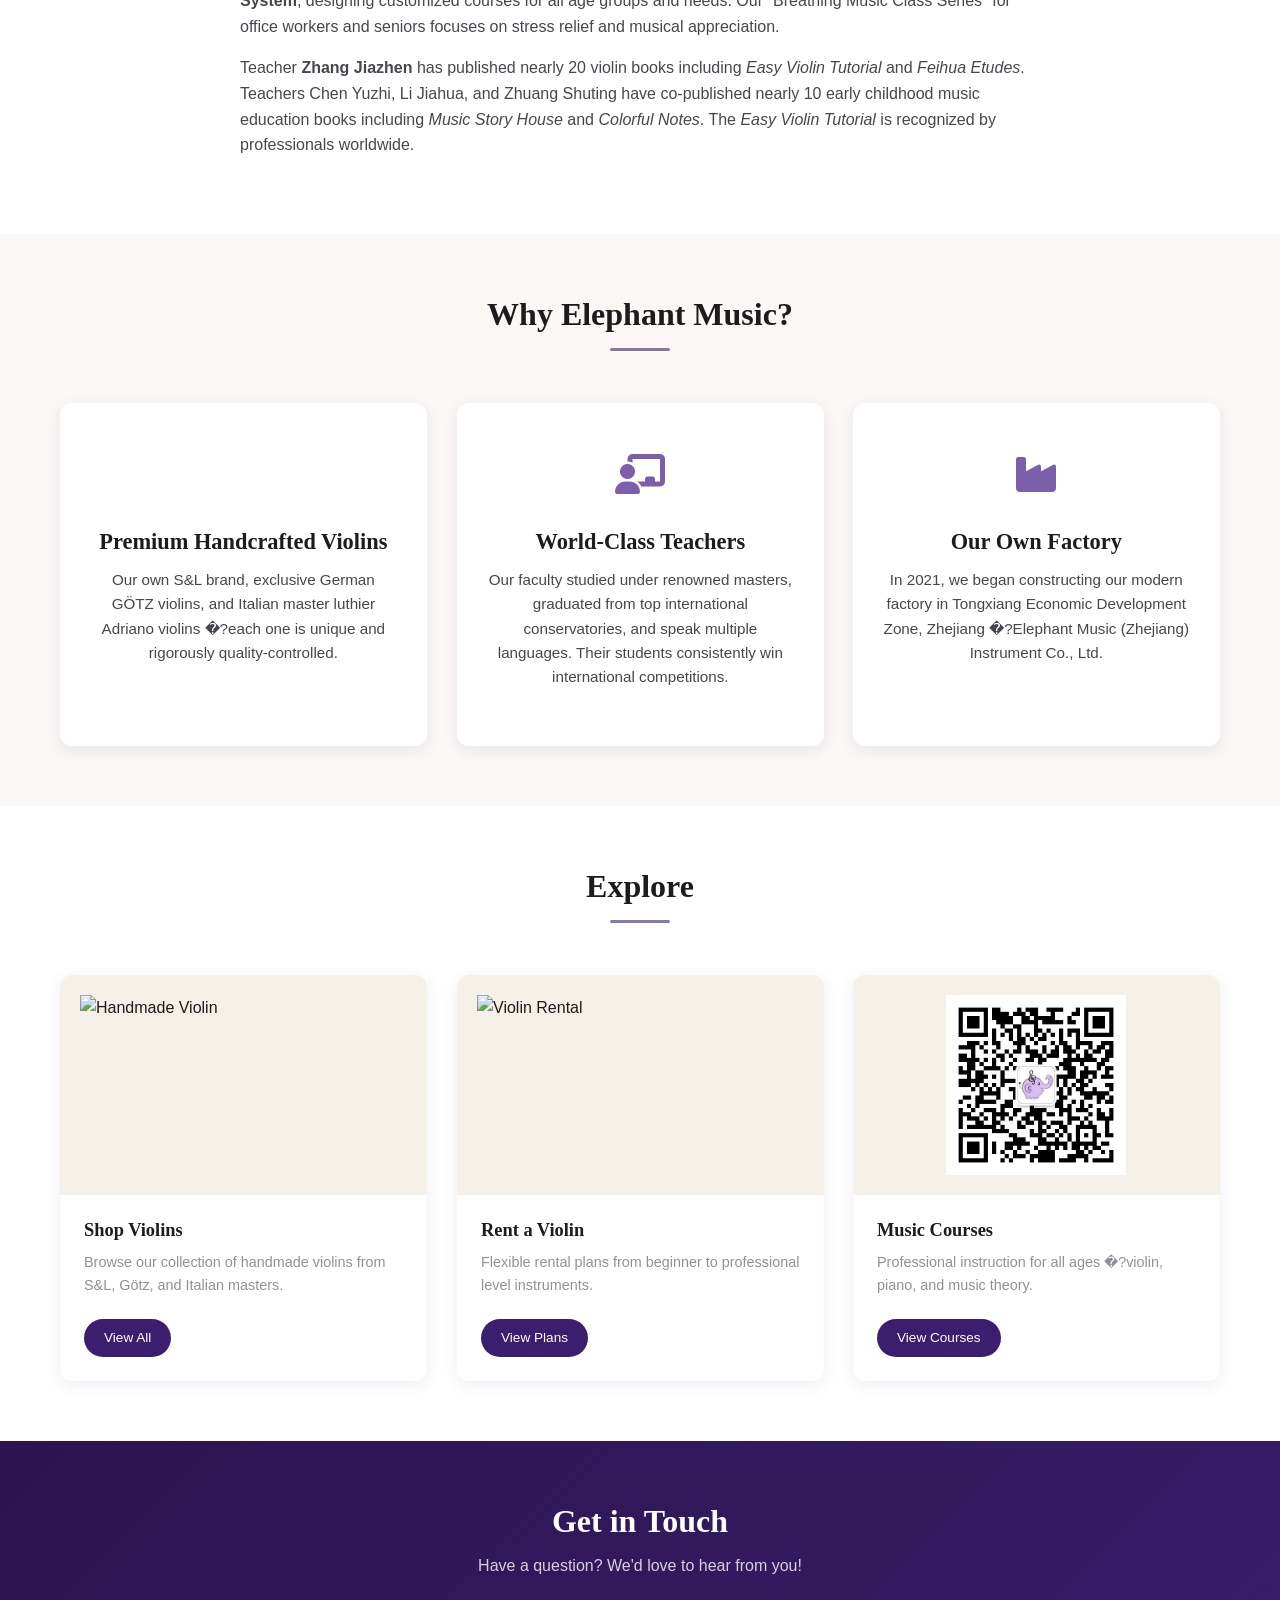
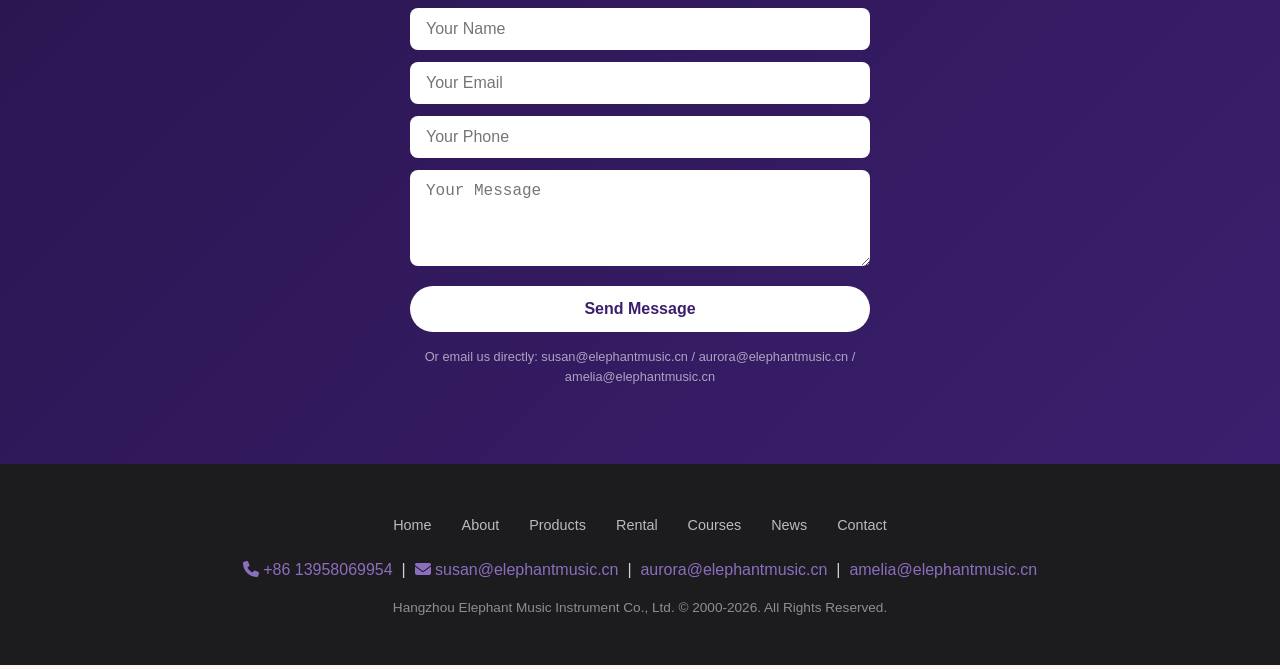
==== commit b901ae9d: "add: GSAP scroll animations across all pages + keep QR code fix" ====
--- a/index.html
+++ b/index.html
@@ -3,16 +3,16 @@
 <head>
 <meta charset="UTF-8">
 <meta name="viewport" content="width=device-width,initial-scale=1.0,user-scalable=yes">
-<title>Elephant Music — Premium Handcrafted Violins & Piano & Music Education</title>
+<title>Elephant Music �?Premium Handcrafted Violins & Piano & Music Education</title>
 <meta name="description" content="Elephant Music (Ai Yue Fen): Premium handcrafted violins, exclusive German GÖTZ distributor. Violin & piano lessons in Hangzhou, Taipei. eco-friendly violin rental since 2006.">
-<meta name="keywords" content="Elephant Music, 爱乐芬, violin, handmade violin, Germany Gotz, Italian violin, piano, music education, Hangzhou, Taipei, violin lessons, piano lessons, violin rental, Jiaxing, Tongxiang, S&L, Zhang Jiazhen, Le Yi violin method">
+<meta name="keywords" content="Elephant Music, 爱乐�? violin, handmade violin, Germany Gotz, Italian violin, piano, music education, Hangzhou, Taipei, violin lessons, piano lessons, violin rental, Jiaxing, Tongxiang, S&L, Zhang Jiazhen, Le Yi violin method">
 <link rel="icon" href="https://user-assets.sxlcdn.com/images/182709/FicR0Wn1bgKwD7T1GrFG16CW3m3k.png?imageMogr2/strip/thumbnail/64x64>/quality/90!/format/png" type="image/x-icon">
 <link rel="stylesheet" href="https://cdnjs.cloudflare.com/ajax/libs/font-awesome/6.5.0/css/all.min.css">
 <link rel="stylesheet" href="/css/style.css">
     <link rel="canonical" href="https://www.elephantmusic.cn/index.html">
 
     <!-- Open Graph -->
-    <meta property="og:title" content="Elephant Music — Music Education & Fine Instruments Since 2000">
+    <meta property="og:title" content="Elephant Music �?Music Education & Fine Instruments Since 2000">
     <meta property="og:description" content="Handcrafted violins, piano sales, violin rental, and professional music education across China and Taiwan.">
     <meta property="og:type" content="website">
     <meta property="og:url" content="https://www.elephantmusic.cn/index.html">
@@ -21,7 +21,7 @@
     
     <!-- Twitter Card -->
     <meta name="twitter:card" content="summary_large_image">
-    <meta name="twitter:title" content="Elephant Music — Music Education & Fine Instruments Since 2000">
+    <meta name="twitter:title" content="Elephant Music �?Music Education & Fine Instruments Since 2000">
     <meta name="twitter:description" content="Handcrafted violins, piano sales, violin rental, and professional music education across China and Taiwan.">
     <meta name="twitter:image" content="https://user-assets.sxlcdn.com/images/182709/FicR0Wn1bgKwD7T1GrFG16CW3m3k.png">
 
@@ -31,7 +31,7 @@
   "@context": "https://schema.org",
   "@type": "MusicSchool",
   "name": "Elephant Music (Ai Yue Fen)",
-  "alternateName": "爱乐芬音乐",
+  "alternateName": "爱乐芬音�?,
   "description": "Premium music education and handcrafted instrument company since 2000.",
   "url": "https://www.elephantmusic.cn",
   "logo": "https://user-assets.sxlcdn.com/images/182709/FicR0Wn1bgKwD7T1GrFG16CW3m3k.png",
@@ -131,7 +131,7 @@
 <body>
 
 <!-- Language Switcher -->
-<div class="lang-switch"><a href="https://www.elephantmusic.cn">中文站</a></div>
+<div class="lang-switch"><a href="https://www.elephantmusic.cn">中文�?/a></div>
 
 <!-- Navigation -->
 <nav id="mainNav">
@@ -204,7 +204,7 @@
       <div class="feature-item">
         <div class="icon"><i class="fas fa-handshake"></i></div>
         <h3>Taiwan &amp; Hangzhou Collaboration</h3>
-        <p>In 2016, we expanded to Hangzhou to promote our teaching system and train instructors. The S&L brand represents our cross-strait collaboration — combining Taiwan's quality with Hangzhou's service.</p>
+        <p>In 2016, we expanded to Hangzhou to promote our teaching system and train instructors. The S&L brand represents our cross-strait collaboration �?combining Taiwan's quality with Hangzhou's service.</p>
       </div>
     </div>
   </div>
@@ -229,7 +229,7 @@
       <div class="feature-item">
         <div class="icon"><i class="fas fa-violin"></i></div>
         <h3>Premium Handcrafted Violins</h3>
-        <p>Our own S&L brand, exclusive German GÖTZ violins, and Italian master luthier Adriano violins — each one is unique and rigorously quality-controlled.</p>
+        <p>Our own S&L brand, exclusive German GÖTZ violins, and Italian master luthier Adriano violins �?each one is unique and rigorously quality-controlled.</p>
       </div>
       <div class="feature-item">
         <div class="icon"><i class="fas fa-chalkboard-teacher"></i></div>
@@ -239,7 +239,7 @@
       <div class="feature-item">
         <div class="icon"><i class="fas fa-industry"></i></div>
         <h3>Our Own Factory</h3>
-        <p>In 2021, we began constructing our modern factory in Tongxiang Economic Development Zone, Zhejiang — Elephant Music (Zhejiang) Instrument Co., Ltd.</p>
+        <p>In 2021, we began constructing our modern factory in Tongxiang Economic Development Zone, Zhejiang �?Elephant Music (Zhejiang) Instrument Co., Ltd.</p>
       </div>
     </div>
   </div>
@@ -270,7 +270,7 @@
         <img class="card-img" src="/img/qr-course.jpg" alt="Scan for Music Courses" style="object-fit:contain;background:#f5f0e8;padding:20px;">
         <div class="card-body">
           <h3>Music Courses</h3>
-          <p>Professional instruction for all ages — violin, piano, and music theory.</p>
+          <p>Professional instruction for all ages �?violin, piano, and music theory.</p>
           <a href="/courses.html" class="btn-sm">View Courses</a>
         </div>
       </div>
@@ -316,6 +316,8 @@
 </footer>
 
 <button id="back-to-top" aria-label="Back to Top"><i class="fas fa-chevron-up"></i></button>
+<script src="https://cdnjs.cloudflare.com/ajax/libs/gsap/3.12.7/gsap.min.js"></script>
+<script src="https://cdnjs.cloudflare.com/ajax/libs/gsap/3.12.7/ScrollTrigger.min.js"></script>
 <script src="/js/main.js"></script>
 
   <!-- Navbar scroll glassmorphism effect -->
--- a/css/style.css
+++ b/css/style.css
@@ -589,6 +589,49 @@
   border-bottom: 1px solid var(--border) !important;
 }
 
+/* ============================================
+   GSAP Animation Helpers
+   ============================================ */
+
+/* Elements that GSAP animates on scroll start invisible;
+   GSAP sets the actual transforms/opacity at runtime. */
+.feature-item,
+.card,
+.product-card,
+.contact-card,
+.section-title {
+  will-change: transform, opacity;
+}
+
+/* Hero content: smooth entrance */
+.hero-content {
+  will-change: transform, opacity;
+}
+
+/* Section fade-in helper (for browsers without JS/GSAP) */
+section {
+  opacity: 1;
+  transition: opacity 0.3s ease;
+}
+
+/* Enhance feature-item card with subtle shadow on hover */
+.feature-item {
+  transition: transform 0.3s ease, box-shadow 0.3s ease, border-color 0.3s ease;
+}
+.feature-item:hover {
+  transform: translateY(-4px);
+  box-shadow: 0 12px 30px var(--shadow);
+  border-color: var(--gold) !important;
+}
+
+/* Back to top: smoother */
+#back-to-top {
+  transition: opacity 0.3s ease, visibility 0.3s ease, transform 0.3s ease, background 0.2s;
+}
+#back-to-top:hover {
+  transform: translateY(-3px) scale(1.05);
+}
+
 /* ===== ENHANCED: Card hover micro-interactions ===== */
 .feature-item, .card {
   transition: transform 0.3s ease, box-shadow 0.3s ease, border-color 0.3s ease;
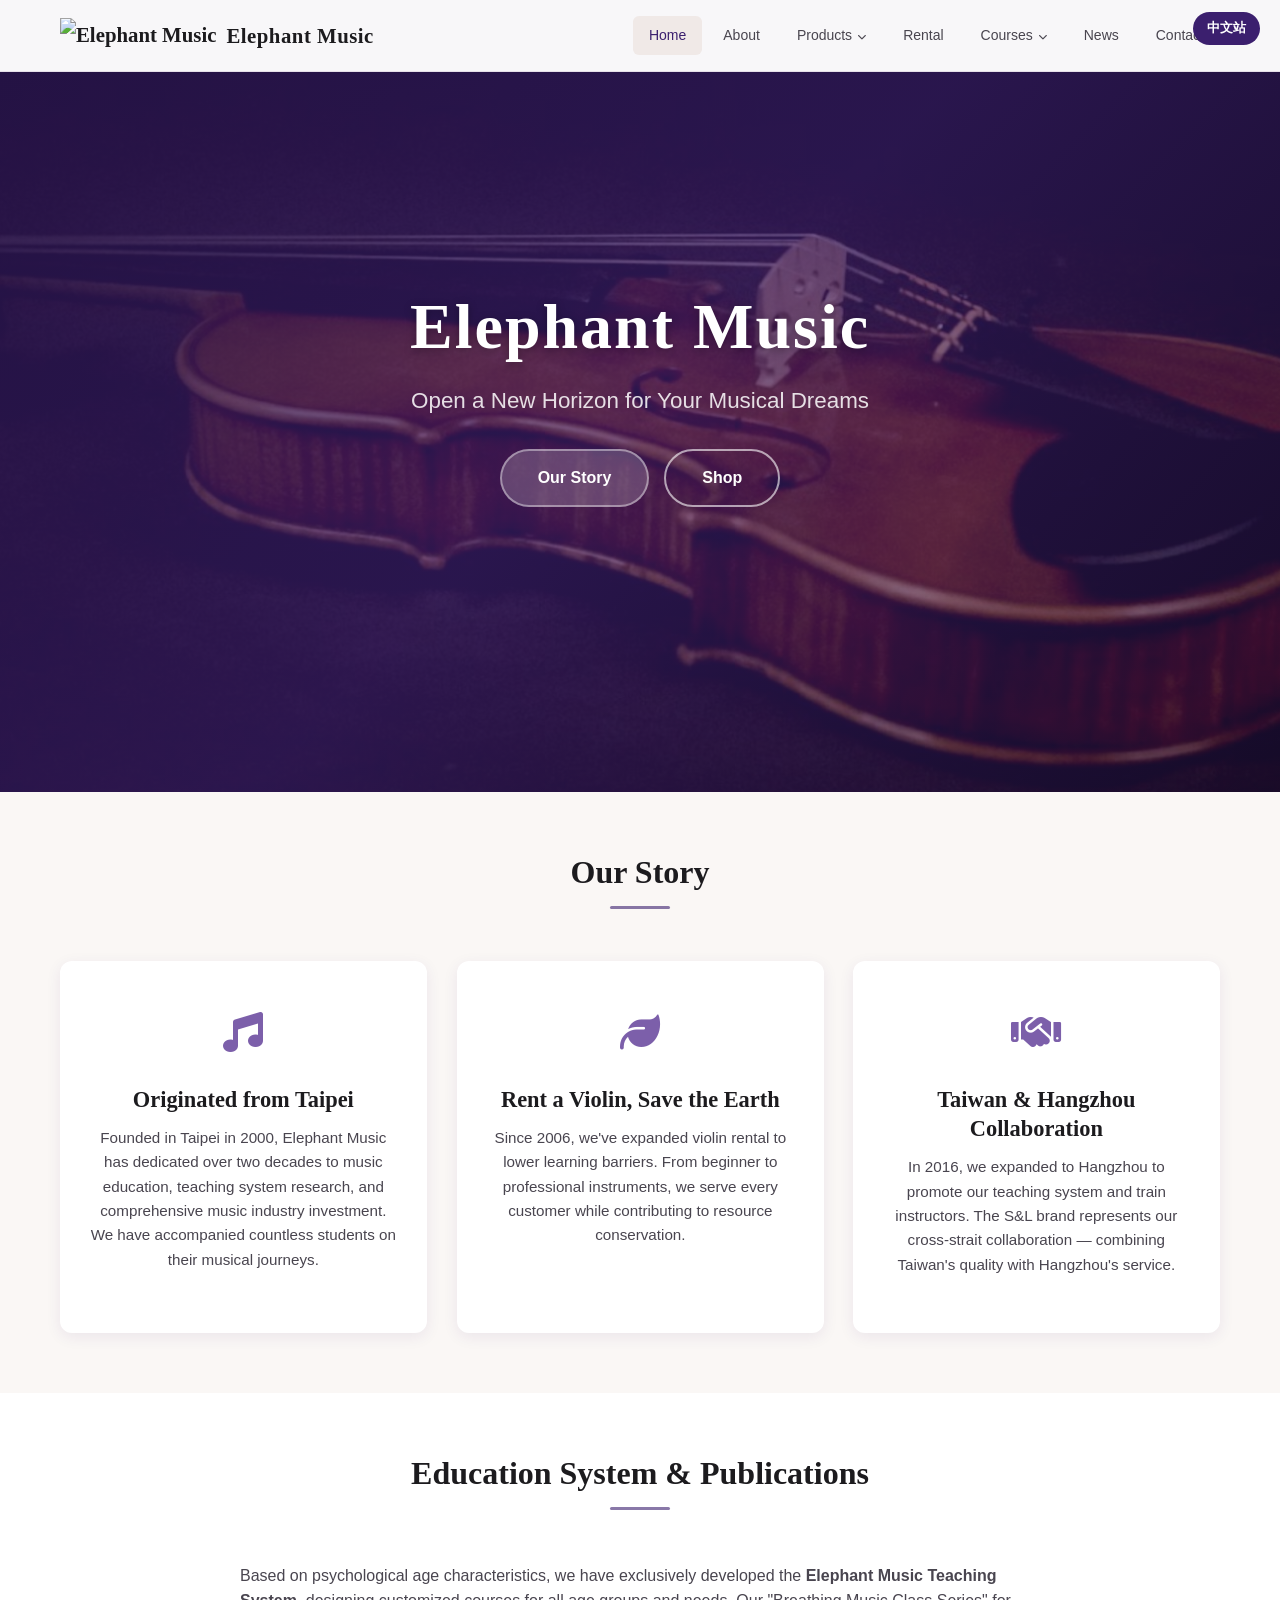
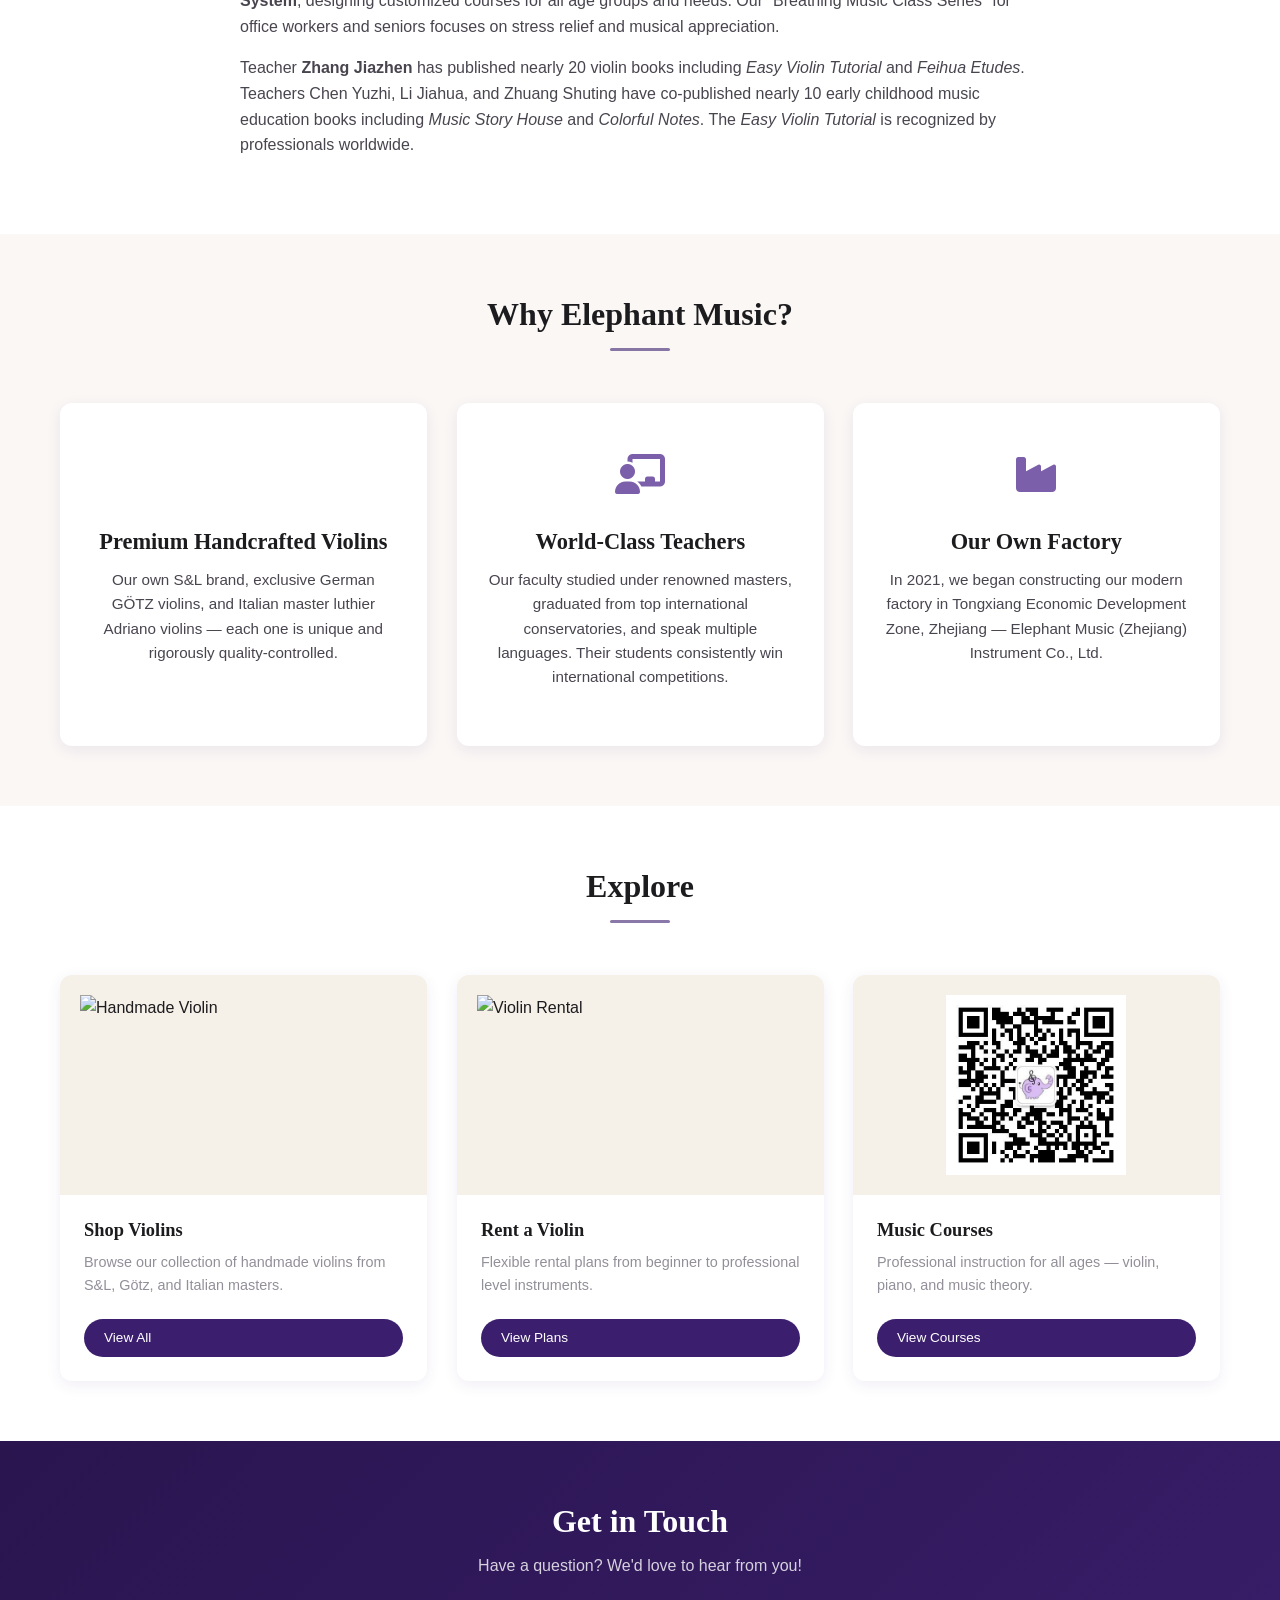
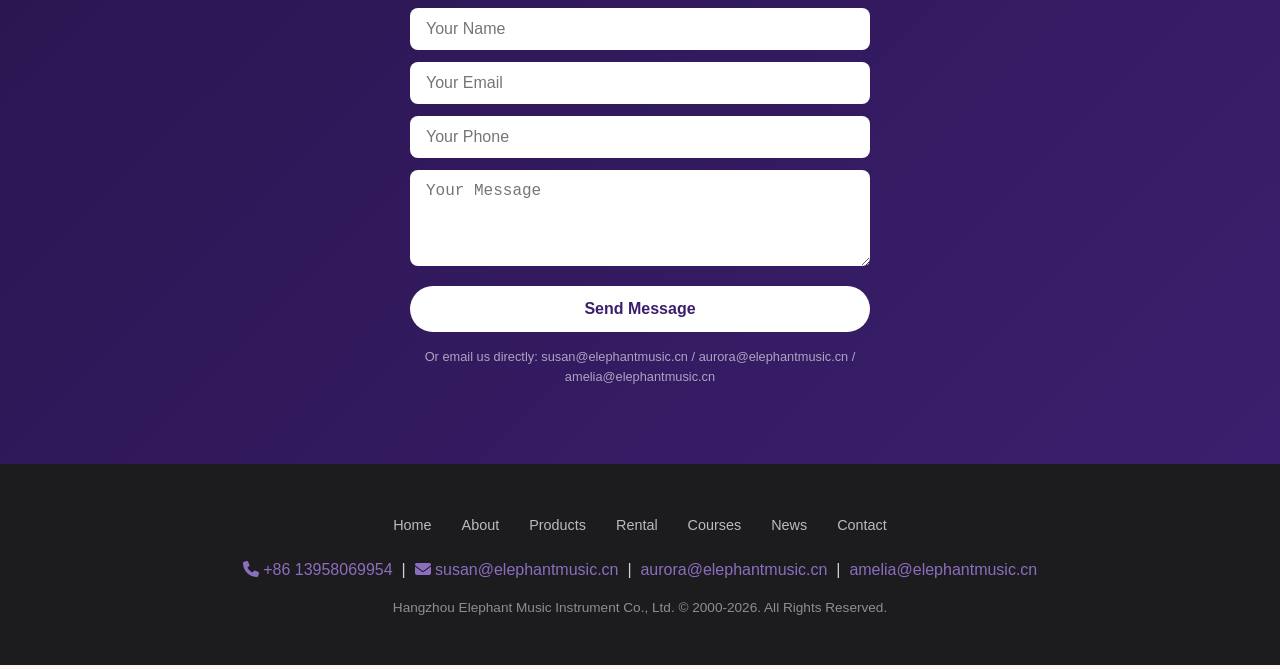
==== commit ac106fb5: "fix: add GSAP animations, fix card alignment, fix garbled chars" ====
--- a/index.html
+++ b/index.html
@@ -1,18 +1,18 @@
-<!DOCTYPE html>
+﻿<!DOCTYPE html>
 <html lang="en">
 <head>
 <meta charset="UTF-8">
 <meta name="viewport" content="width=device-width,initial-scale=1.0,user-scalable=yes">
-<title>Elephant Music �?Premium Handcrafted Violins & Piano & Music Education</title>
+<title>Elephant Music — Premium Handcrafted Violins & Piano & Music Education</title>
 <meta name="description" content="Elephant Music (Ai Yue Fen): Premium handcrafted violins, exclusive German GÖTZ distributor. Violin & piano lessons in Hangzhou, Taipei. eco-friendly violin rental since 2006.">
-<meta name="keywords" content="Elephant Music, 爱乐�? violin, handmade violin, Germany Gotz, Italian violin, piano, music education, Hangzhou, Taipei, violin lessons, piano lessons, violin rental, Jiaxing, Tongxiang, S&L, Zhang Jiazhen, Le Yi violin method">
+<meta name="keywords" content="Elephant Music, 爱乐芬, violin, handmade violin, Germany Gotz, Italian violin, piano, music education, Hangzhou, Taipei, violin lessons, piano lessons, violin rental, Jiaxing, Tongxiang, S&L, Zhang Jiazhen, Le Yi violin method">
 <link rel="icon" href="https://user-assets.sxlcdn.com/images/182709/FicR0Wn1bgKwD7T1GrFG16CW3m3k.png?imageMogr2/strip/thumbnail/64x64>/quality/90!/format/png" type="image/x-icon">
 <link rel="stylesheet" href="https://cdnjs.cloudflare.com/ajax/libs/font-awesome/6.5.0/css/all.min.css">
 <link rel="stylesheet" href="/css/style.css">
     <link rel="canonical" href="https://www.elephantmusic.cn/index.html">
 
     <!-- Open Graph -->
-    <meta property="og:title" content="Elephant Music �?Music Education & Fine Instruments Since 2000">
+    <meta property="og:title" content="Elephant Music — Music Education & Fine Instruments Since 2000">
     <meta property="og:description" content="Handcrafted violins, piano sales, violin rental, and professional music education across China and Taiwan.">
     <meta property="og:type" content="website">
     <meta property="og:url" content="https://www.elephantmusic.cn/index.html">
@@ -21,7 +21,7 @@
     
     <!-- Twitter Card -->
     <meta name="twitter:card" content="summary_large_image">
-    <meta name="twitter:title" content="Elephant Music �?Music Education & Fine Instruments Since 2000">
+    <meta name="twitter:title" content="Elephant Music — Music Education & Fine Instruments Since 2000">
     <meta name="twitter:description" content="Handcrafted violins, piano sales, violin rental, and professional music education across China and Taiwan.">
     <meta name="twitter:image" content="https://user-assets.sxlcdn.com/images/182709/FicR0Wn1bgKwD7T1GrFG16CW3m3k.png">
 
@@ -31,7 +31,7 @@
   "@context": "https://schema.org",
   "@type": "MusicSchool",
   "name": "Elephant Music (Ai Yue Fen)",
-  "alternateName": "爱乐芬音�?,
+  "alternateName": "爱乐芬音乐",
   "description": "Premium music education and handcrafted instrument company since 2000.",
   "url": "https://www.elephantmusic.cn",
   "logo": "https://user-assets.sxlcdn.com/images/182709/FicR0Wn1bgKwD7T1GrFG16CW3m3k.png",
@@ -131,7 +131,7 @@
 <body>
 
 <!-- Language Switcher -->
-<div class="lang-switch"><a href="https://www.elephantmusic.cn">中文�?/a></div>
+<div class="lang-switch"><a href="https://www.elephantmusic.cn">中文站</a></div>
 
 <!-- Navigation -->
 <nav id="mainNav">
@@ -204,7 +204,7 @@
       <div class="feature-item">
         <div class="icon"><i class="fas fa-handshake"></i></div>
         <h3>Taiwan &amp; Hangzhou Collaboration</h3>
-        <p>In 2016, we expanded to Hangzhou to promote our teaching system and train instructors. The S&L brand represents our cross-strait collaboration �?combining Taiwan's quality with Hangzhou's service.</p>
+        <p>In 2016, we expanded to Hangzhou to promote our teaching system and train instructors. The S&L brand represents our cross-strait collaboration — combining Taiwan's quality with Hangzhou's service.</p>
       </div>
     </div>
   </div>
@@ -229,7 +229,7 @@
       <div class="feature-item">
         <div class="icon"><i class="fas fa-violin"></i></div>
         <h3>Premium Handcrafted Violins</h3>
-        <p>Our own S&L brand, exclusive German GÖTZ violins, and Italian master luthier Adriano violins �?each one is unique and rigorously quality-controlled.</p>
+        <p>Our own S&L brand, exclusive German GÖTZ violins, and Italian master luthier Adriano violins — each one is unique and rigorously quality-controlled.</p>
       </div>
       <div class="feature-item">
         <div class="icon"><i class="fas fa-chalkboard-teacher"></i></div>
@@ -239,7 +239,7 @@
       <div class="feature-item">
         <div class="icon"><i class="fas fa-industry"></i></div>
         <h3>Our Own Factory</h3>
-        <p>In 2021, we began constructing our modern factory in Tongxiang Economic Development Zone, Zhejiang �?Elephant Music (Zhejiang) Instrument Co., Ltd.</p>
+        <p>In 2021, we began constructing our modern factory in Tongxiang Economic Development Zone, Zhejiang — Elephant Music (Zhejiang) Instrument Co., Ltd.</p>
       </div>
     </div>
   </div>
@@ -270,7 +270,7 @@
         <img class="card-img" src="/img/qr-course.jpg" alt="Scan for Music Courses" style="object-fit:contain;background:#f5f0e8;padding:20px;">
         <div class="card-body">
           <h3>Music Courses</h3>
-          <p>Professional instruction for all ages �?violin, piano, and music theory.</p>
+          <p>Professional instruction for all ages — violin, piano, and music theory.</p>
           <a href="/courses.html" class="btn-sm">View Courses</a>
         </div>
       </div>
--- a/css/style.css
+++ b/css/style.css
@@ -341,15 +341,17 @@
   overflow: hidden;
   box-shadow: 0 4px 15px var(--shadow);
   transition: transform 0.3s, box-shadow 0.3s;
+  display: flex;
+  flex-direction: column;
 }
 .card:hover {
   transform: translateY(-5px);
   box-shadow: 0 8px 30px var(--shadow);
 }
 .card-img { width: 100%; height: 220px; object-fit: cover; }
-.card-body { padding: 24px; }
+.card-body { padding: 24px; flex: 1; display: flex; flex-direction: column; }
 .card-body h3 { font-size: 1.15rem; margin-bottom: 8px; }
-.card-body p { font-size: 0.9rem; color: var(--text-light); margin-bottom: 12px; }
+.card-body p { font-size: 0.9rem; color: var(--text-light); margin-bottom: 12px; flex: 1; }
 .card-body .price { font-size: 1.3rem; font-weight: 700; color: var(--primary); }
 .card-body .price-sub { font-size: 0.85rem; color: var(--text-light); }
 .card-body .btn-sm {
@@ -577,6 +579,22 @@
 /* ============================================
 
 
+/* ============================================
+   GSAP Animation Helpers
+   ============================================ */
+
+.feature-item,
+.card,
+.product-card,
+.contact-card,
+.section-title {
+  will-change: transform, opacity;
+}
+
+.hero-content {
+  will-change: transform, opacity;
+}
+
 /* ===== ENHANCED: Navbar scroll glassmorphism ===== */
 #mainNav {
   transition: background 0.3s ease, box-shadow 0.3s ease, backdrop-filter 0.3s ease;
@@ -589,49 +607,6 @@
   border-bottom: 1px solid var(--border) !important;
 }
 
-/* ============================================
-   GSAP Animation Helpers
-   ============================================ */
-
-/* Elements that GSAP animates on scroll start invisible;
-   GSAP sets the actual transforms/opacity at runtime. */
-.feature-item,
-.card,
-.product-card,
-.contact-card,
-.section-title {
-  will-change: transform, opacity;
-}
-
-/* Hero content: smooth entrance */
-.hero-content {
-  will-change: transform, opacity;
-}
-
-/* Section fade-in helper (for browsers without JS/GSAP) */
-section {
-  opacity: 1;
-  transition: opacity 0.3s ease;
-}
-
-/* Enhance feature-item card with subtle shadow on hover */
-.feature-item {
-  transition: transform 0.3s ease, box-shadow 0.3s ease, border-color 0.3s ease;
-}
-.feature-item:hover {
-  transform: translateY(-4px);
-  box-shadow: 0 12px 30px var(--shadow);
-  border-color: var(--gold) !important;
-}
-
-/* Back to top: smoother */
-#back-to-top {
-  transition: opacity 0.3s ease, visibility 0.3s ease, transform 0.3s ease, background 0.2s;
-}
-#back-to-top:hover {
-  transform: translateY(-3px) scale(1.05);
-}
-
 /* ===== ENHANCED: Card hover micro-interactions ===== */
 .feature-item, .card {
   transition: transform 0.3s ease, box-shadow 0.3s ease, border-color 0.3s ease;
@@ -667,3 +642,4 @@
   from { opacity: 0; transform: translateY(20px); }
   to { opacity: 1; transform: translateY(0); }
 }
+ 
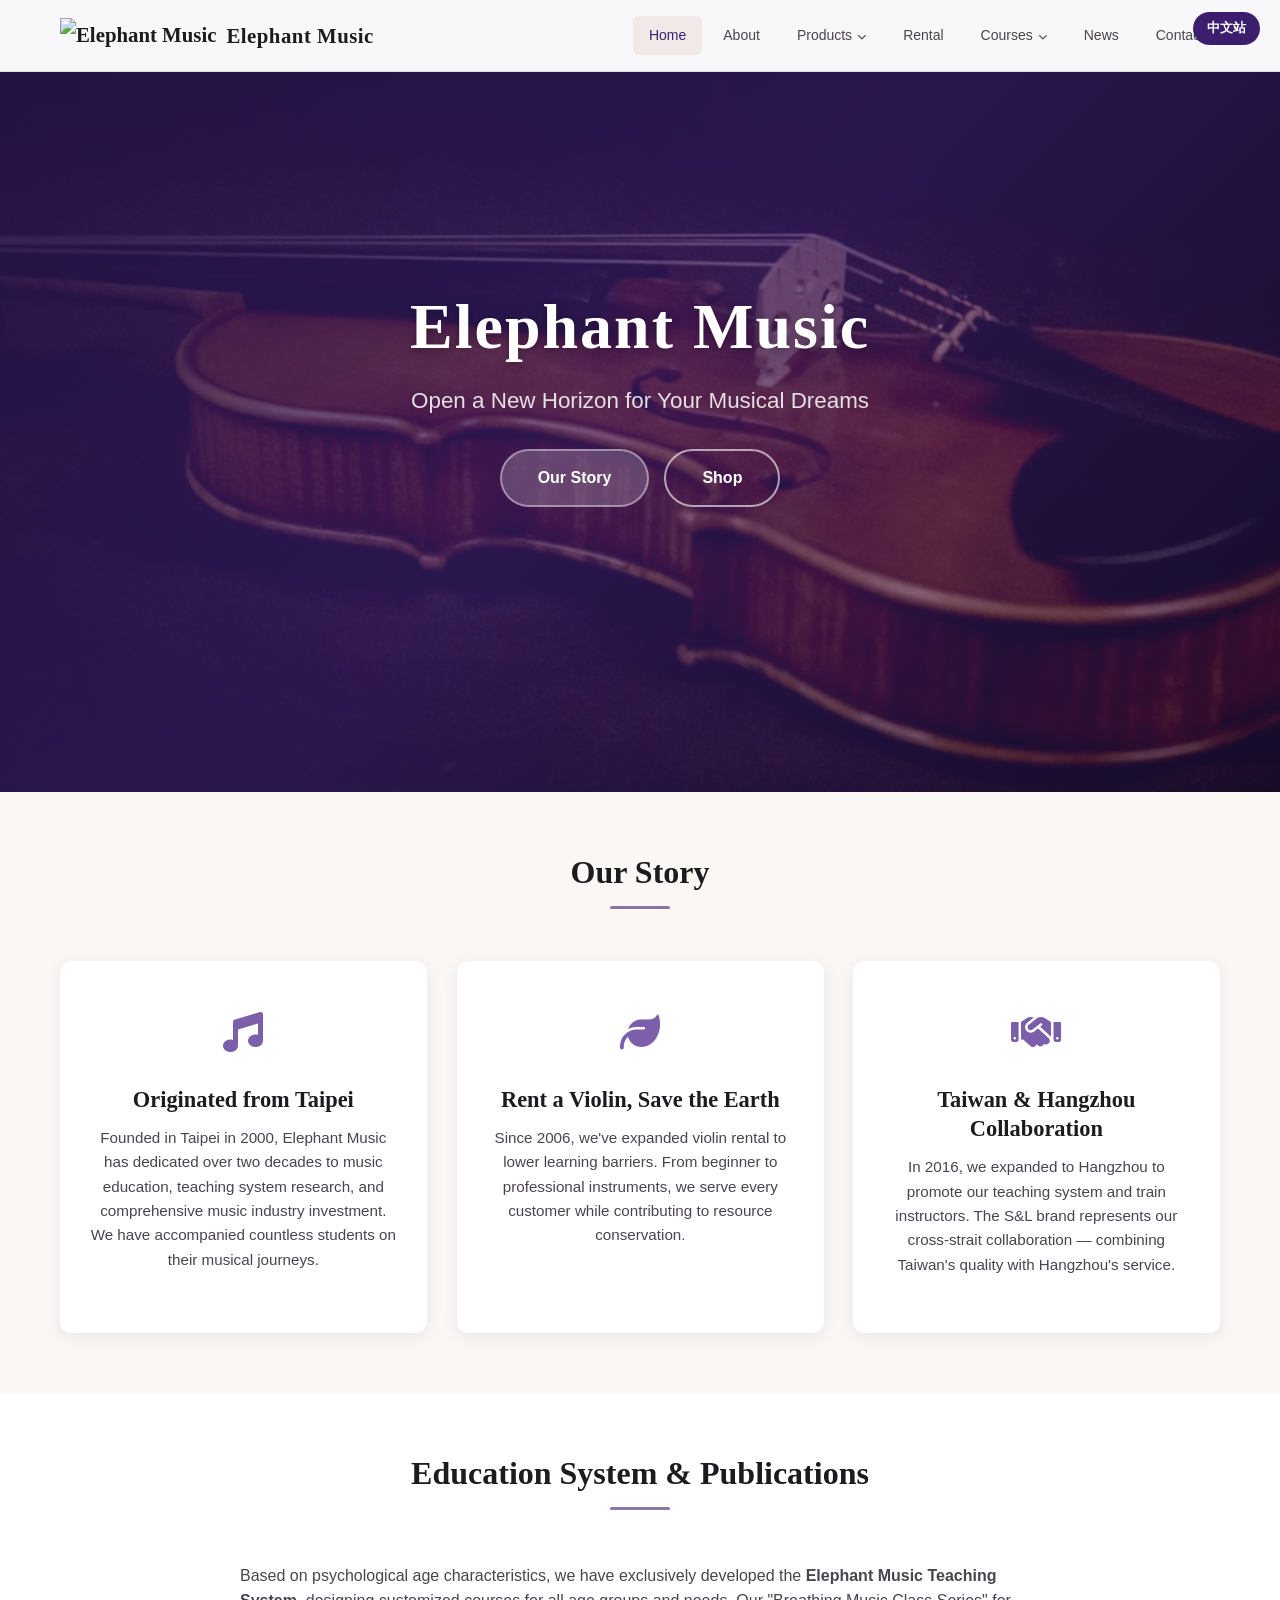
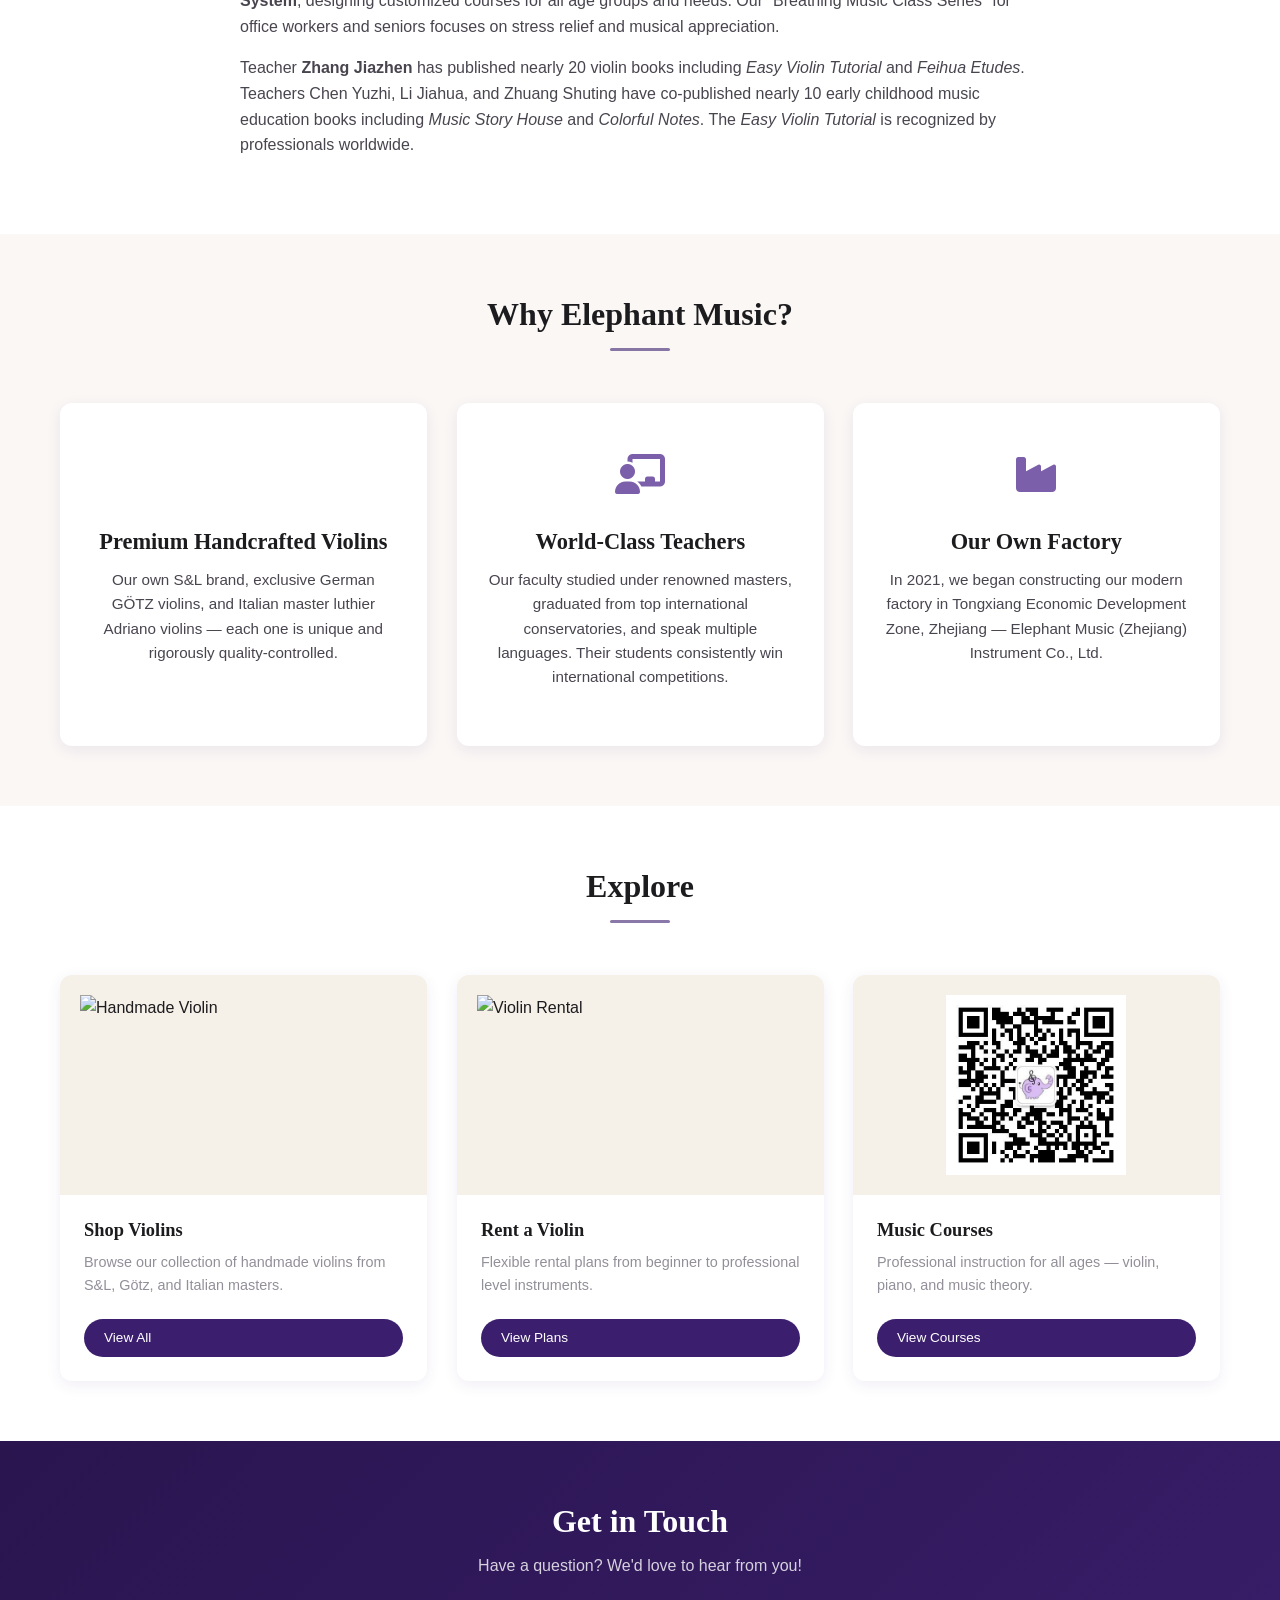
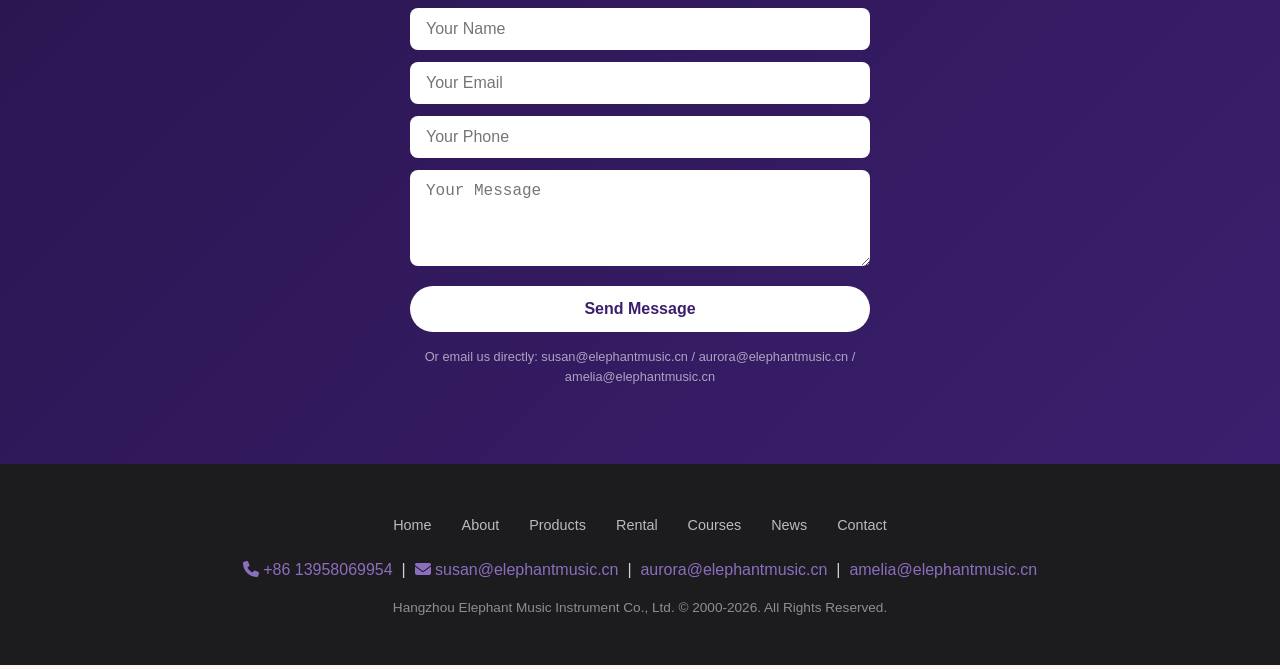
==== commit 46b27023: "optimize: SEO meta description and keywords" ====
--- a/index.html
+++ b/index.html
@@ -4,8 +4,8 @@
 <meta charset="UTF-8">
 <meta name="viewport" content="width=device-width,initial-scale=1.0,user-scalable=yes">
 <title>Elephant Music — Premium Handcrafted Violins & Piano & Music Education</title>
-<meta name="description" content="Elephant Music (Ai Yue Fen): Premium handcrafted violins, exclusive German GÖTZ distributor. Violin & piano lessons in Hangzhou, Taipei. eco-friendly violin rental since 2006.">
-<meta name="keywords" content="Elephant Music, 爱乐芬, violin, handmade violin, Germany Gotz, Italian violin, piano, music education, Hangzhou, Taipei, violin lessons, piano lessons, violin rental, Jiaxing, Tongxiang, S&L, Zhang Jiazhen, Le Yi violin method">
+<meta name="description" content="Elephant Music (Ai Yue Fen / 爱乐芬音乐) — Since 2000: Handcrafted violins (S&L, German GÖTZ, Italian Adriano), piano sales, eco-friendly violin rental, and professional music education. Violin & piano lessons for all ages. Locations in Hangzhou, Jiaxing & Taipei. String instrument repairs and restoration.">
+<meta name="keywords" content="Elephant Music, 爱乐芬, 爱乐芬音乐, violin, handmade violin, German GOTZ violin, Italian violin, piano, music education, Hangzhou music school, Taipei violin lessons, violin rental, violin repair, S&L instruments, Zhang Jiazhen, Le Yi violin method, 小提琴, 钢琴, 乐器, 杭州爱乐芬, 德国Gotz, 意大利手工小提琴, 小提琴维修, 大提琴维修, 钢琴维修">
 <link rel="icon" href="https://user-assets.sxlcdn.com/images/182709/FicR0Wn1bgKwD7T1GrFG16CW3m3k.png?imageMogr2/strip/thumbnail/64x64>/quality/90!/format/png" type="image/x-icon">
 <link rel="stylesheet" href="https://cdnjs.cloudflare.com/ajax/libs/font-awesome/6.5.0/css/all.min.css">
 <link rel="stylesheet" href="/css/style.css">
@@ -13,7 +13,7 @@
 
     <!-- Open Graph -->
     <meta property="og:title" content="Elephant Music — Music Education & Fine Instruments Since 2000">
-    <meta property="og:description" content="Handcrafted violins, piano sales, violin rental, and professional music education across China and Taiwan.">
+    <meta property="og:description" content="Elephant Music (Ai Yue Fen) — Since 2000: Handcrafted S&L, GÖTZ & Italian violins, piano sales, eco-friendly violin rental, and violin/piano lessons in Hangzhou, Jiaxing & Taipei.">
     <meta property="og:type" content="website">
     <meta property="og:url" content="https://www.elephantmusic.cn/index.html">
     <meta property="og:image" content="https://user-assets.sxlcdn.com/images/182709/FicR0Wn1bgKwD7T1GrFG16CW3m3k.png">
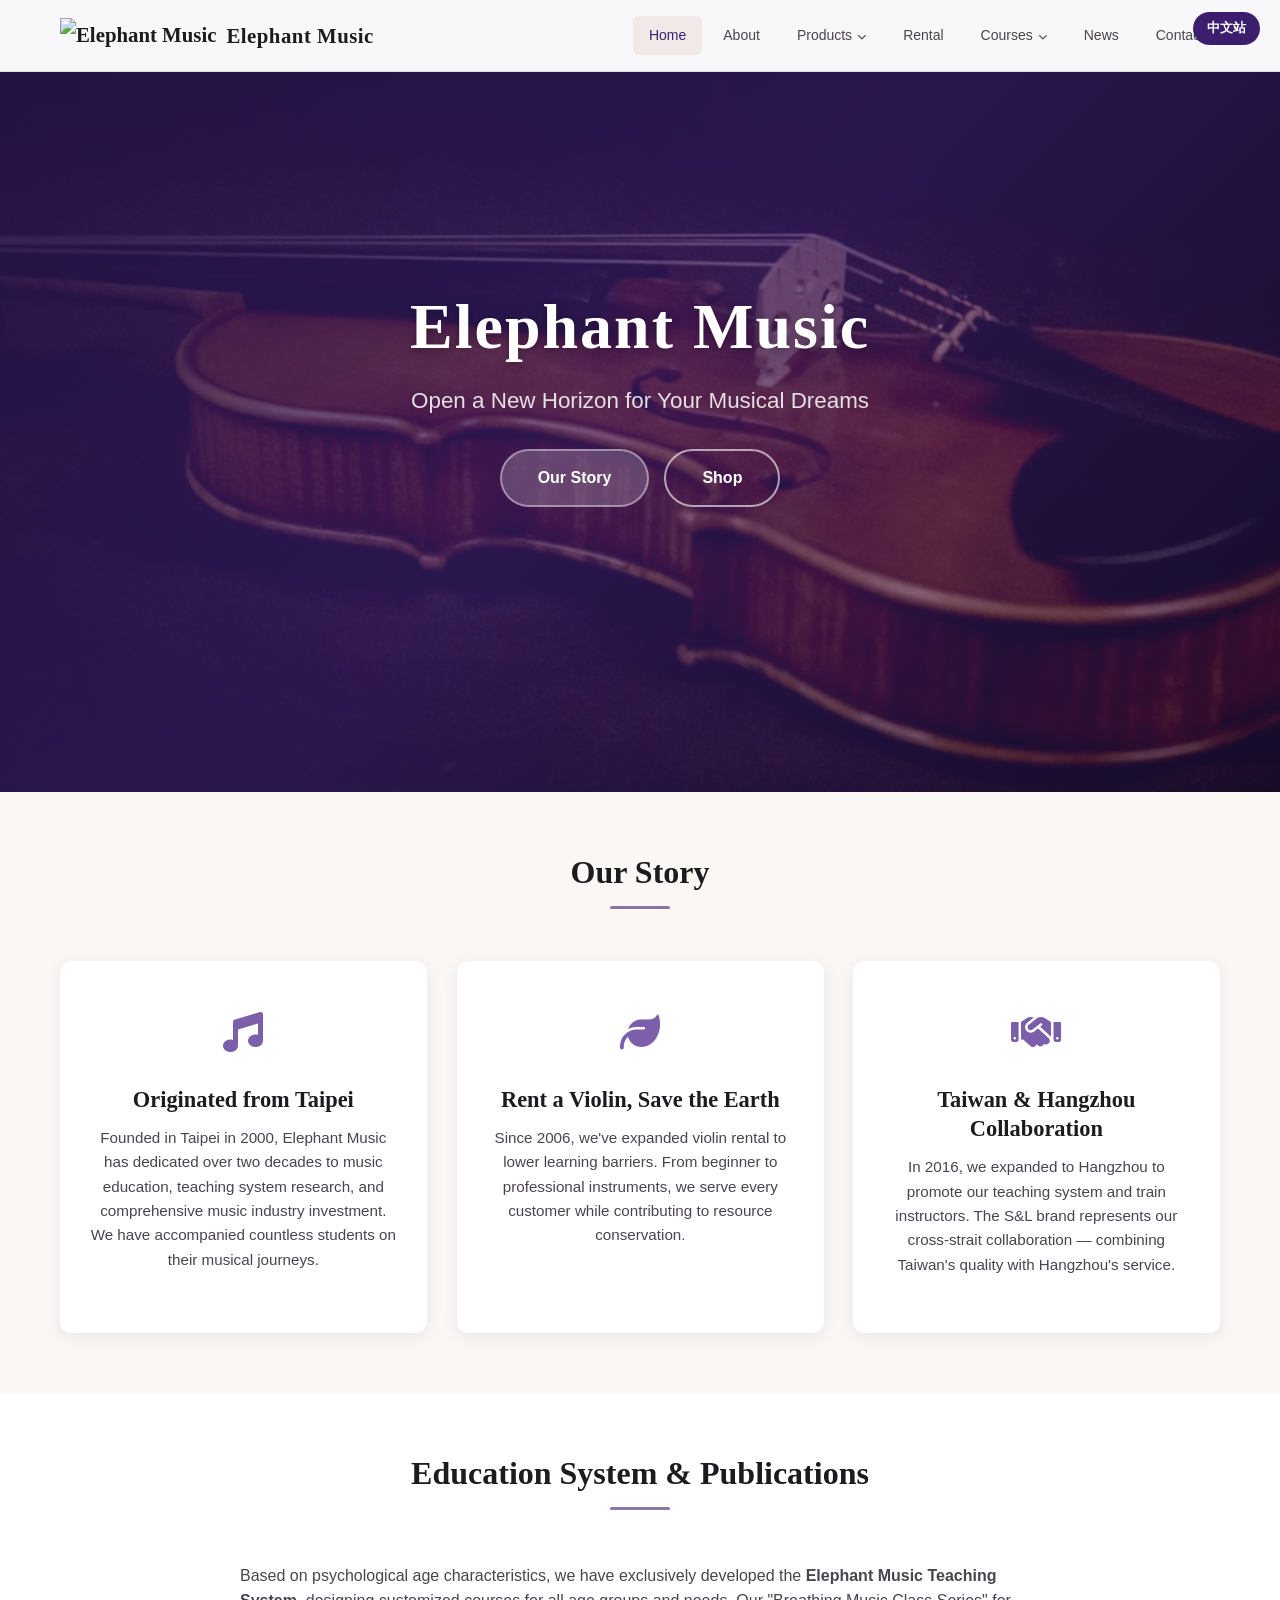
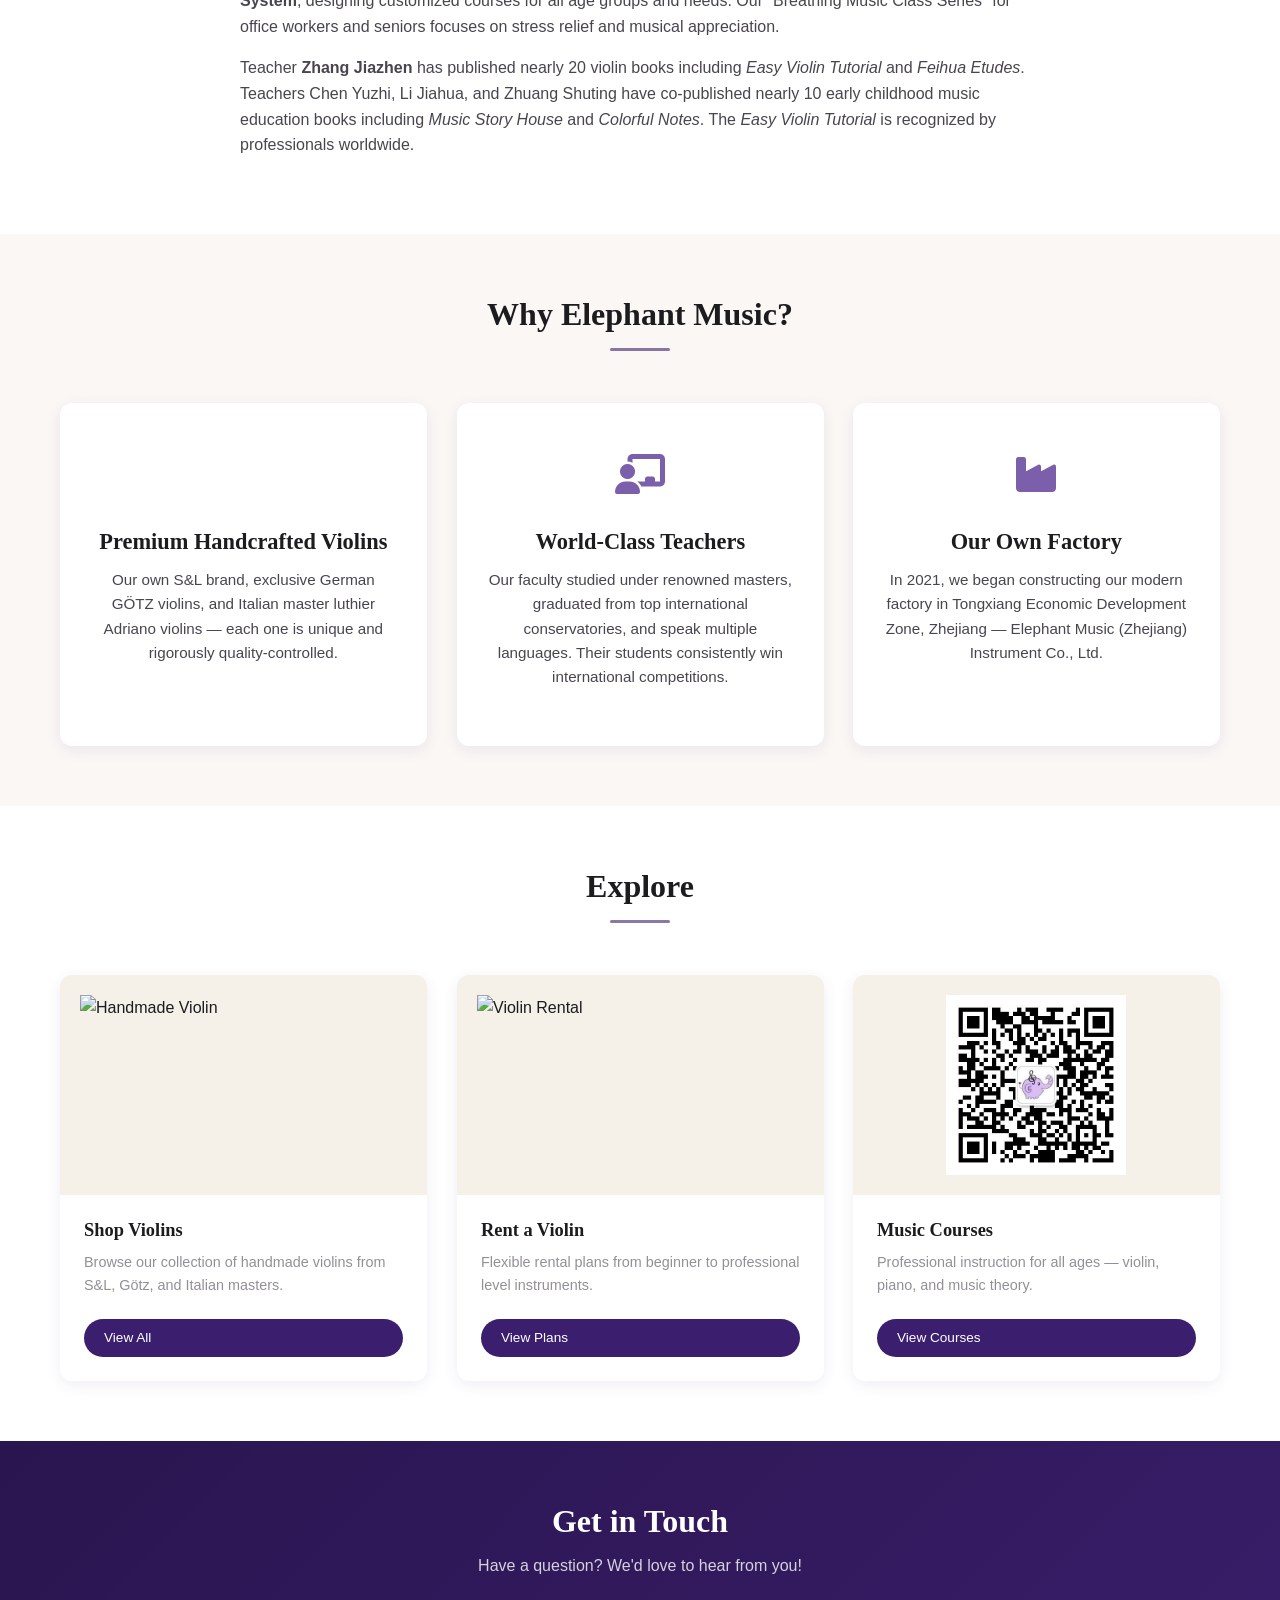
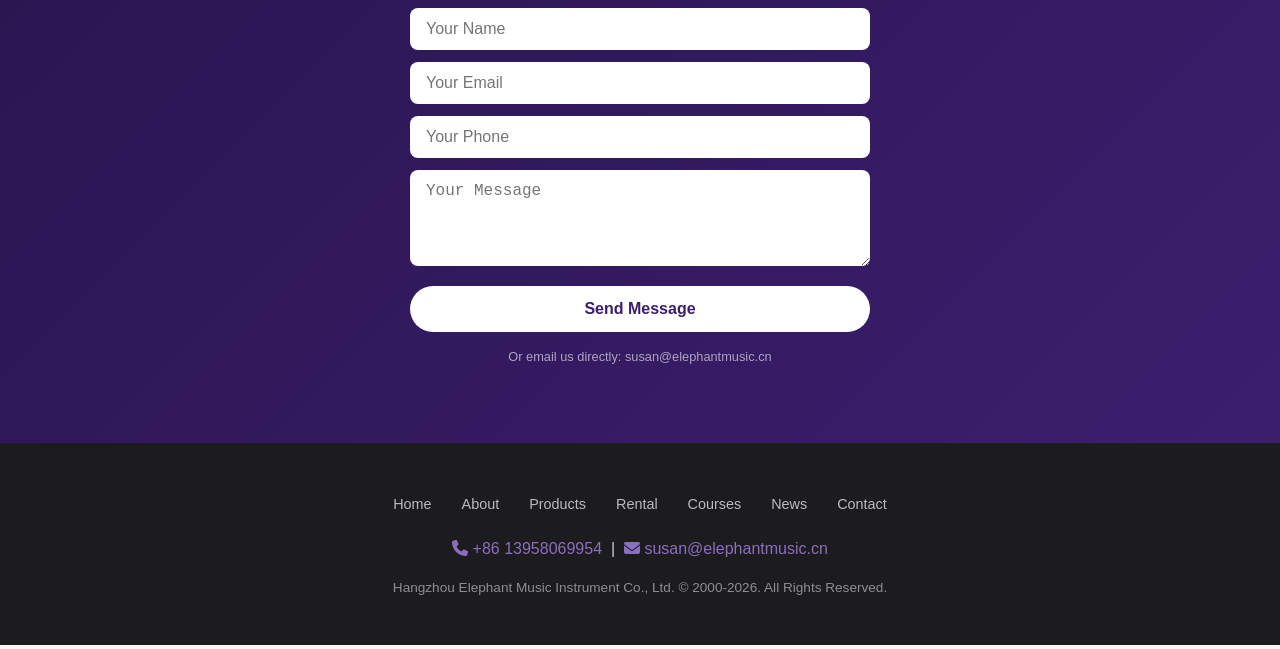
==== commit f2af01d3: "Remove Aurora and Amelia contact details across English site" ====
--- a/index.html
+++ b/index.html
@@ -57,16 +57,6 @@
         "Chinese",
         "English"
       ]
-    },
-    {
-      "@type": "ContactPoint",
-      "contactType": "sales",
-      "email": "aurora@elephantmusic.cn"
-    },
-    {
-      "@type": "ContactPoint",
-      "contactType": "support",
-      "email": "amelia@elephantmusic.cn"
     }
   ],
   "address": {
@@ -290,7 +280,7 @@
       <textarea name="message" rows="4" placeholder="Your Message" required style="width:100%;padding:12px 16px;border-radius:8px;border:none;margin-bottom:12px;font-size:1rem;resize:vertical;"></textarea>
       <button type="submit" style="width:100%;padding:14px;background:#fff;color:#3B1F6E;font-weight:700;border:none;border-radius:30px;font-size:1rem;cursor:pointer;">Send Message</button>
     </form>
-    <p style="color:rgba(255,255,255,0.6);font-size:0.8rem;margin-top:15px;">Or email us directly: susan@elephantmusic.cn / aurora@elephantmusic.cn / amelia@elephantmusic.cn</p>
+    <p style="color:rgba(255,255,255,0.6);font-size:0.8rem;margin-top:15px;">Or email us directly: susan@elephantmusic.cn</p>
   </div>
 </section>
 
@@ -307,9 +297,7 @@
     </div>
     <div class="contact-info" style="margin-bottom:15px;">
       <a href="tel:13958069954"><i class="fas fa-phone"></i> +86 13958069954</a> &nbsp;|&nbsp;
-      <a href="mailto:susan@elephantmusic.cn"><i class="fas fa-envelope"></i> susan@elephantmusic.cn</a> &nbsp;|&nbsp;
-      <a href="mailto:aurora@elephantmusic.cn">aurora@elephantmusic.cn</a> &nbsp;|&nbsp;
-      <a href="mailto:amelia@elephantmusic.cn">amelia@elephantmusic.cn</a>
+      <a href="mailto:susan@elephantmusic.cn"><i class="fas fa-envelope"></i> susan@elephantmusic.cn</a>
     </div>
     <p class="copyright">Hangzhou Elephant Music Instrument Co., Ltd. &copy; 2000-2026. All Rights Reserved.</p>
   </div>
